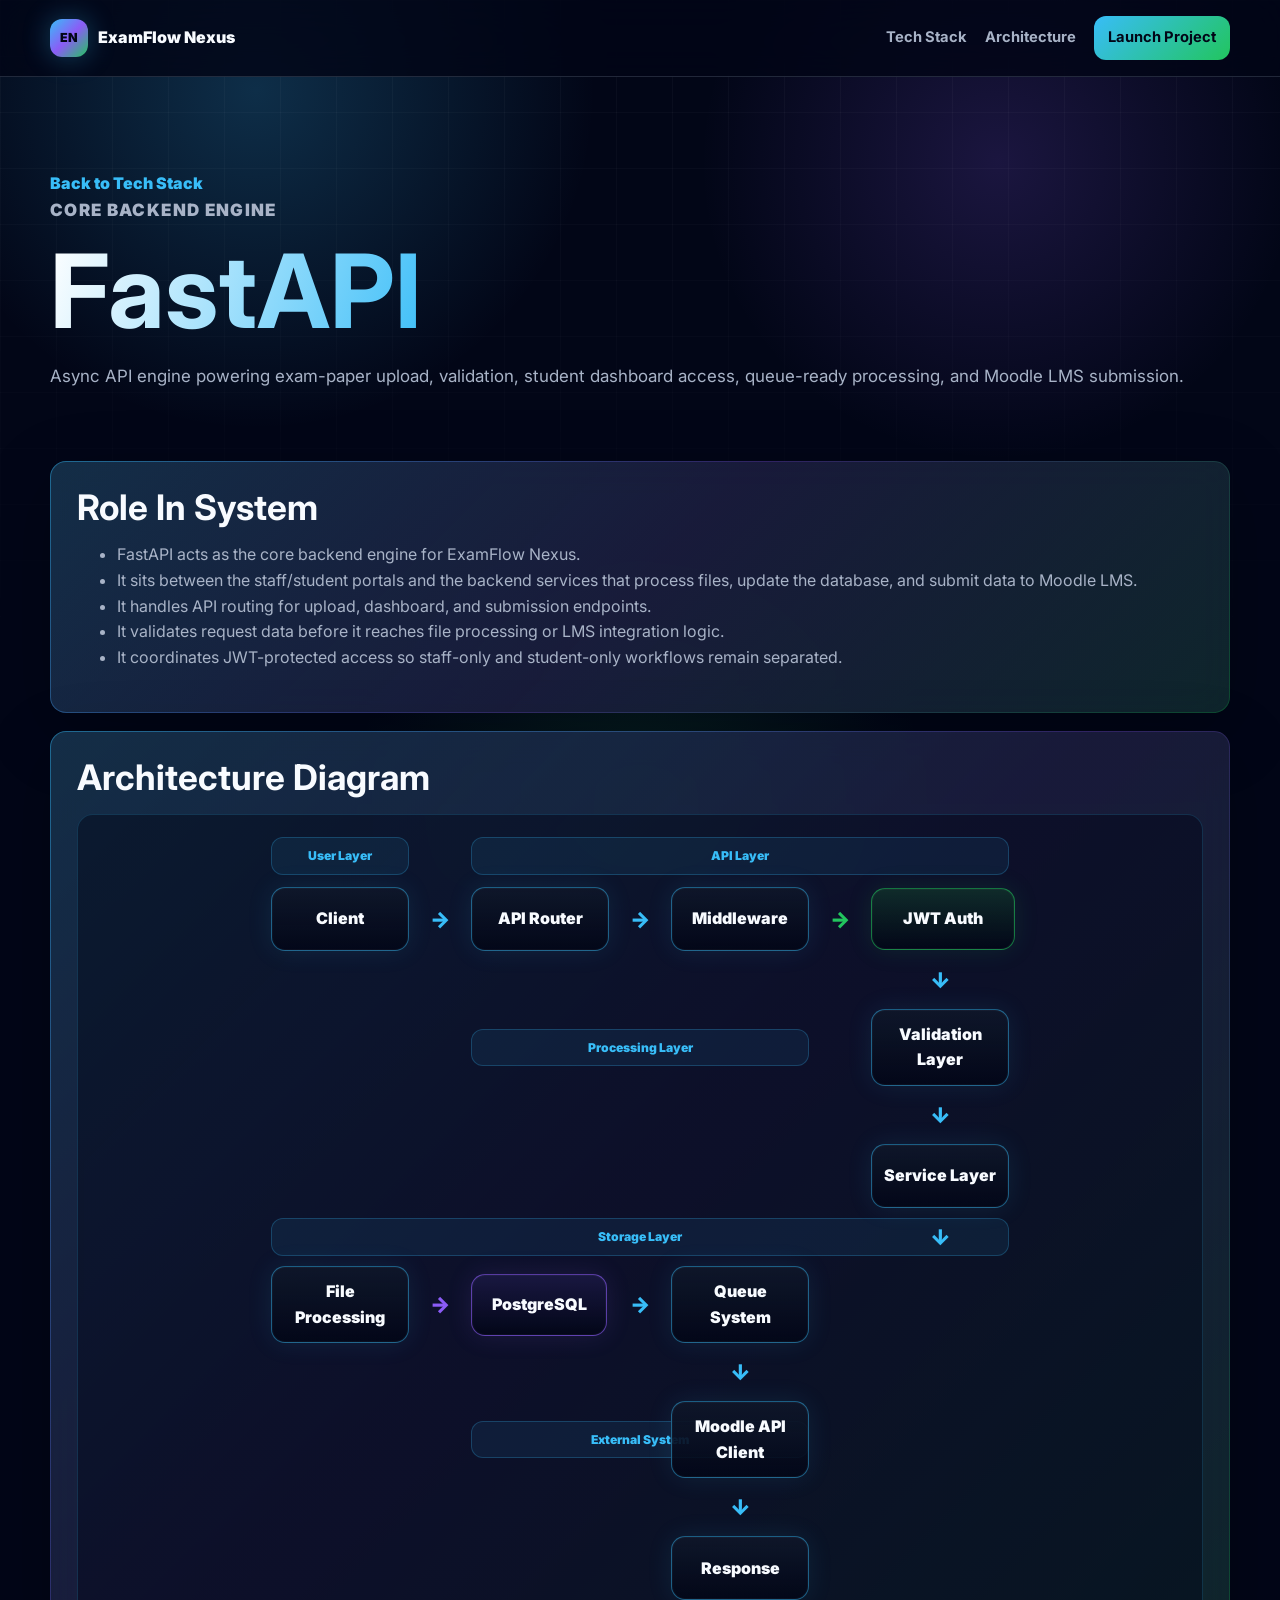
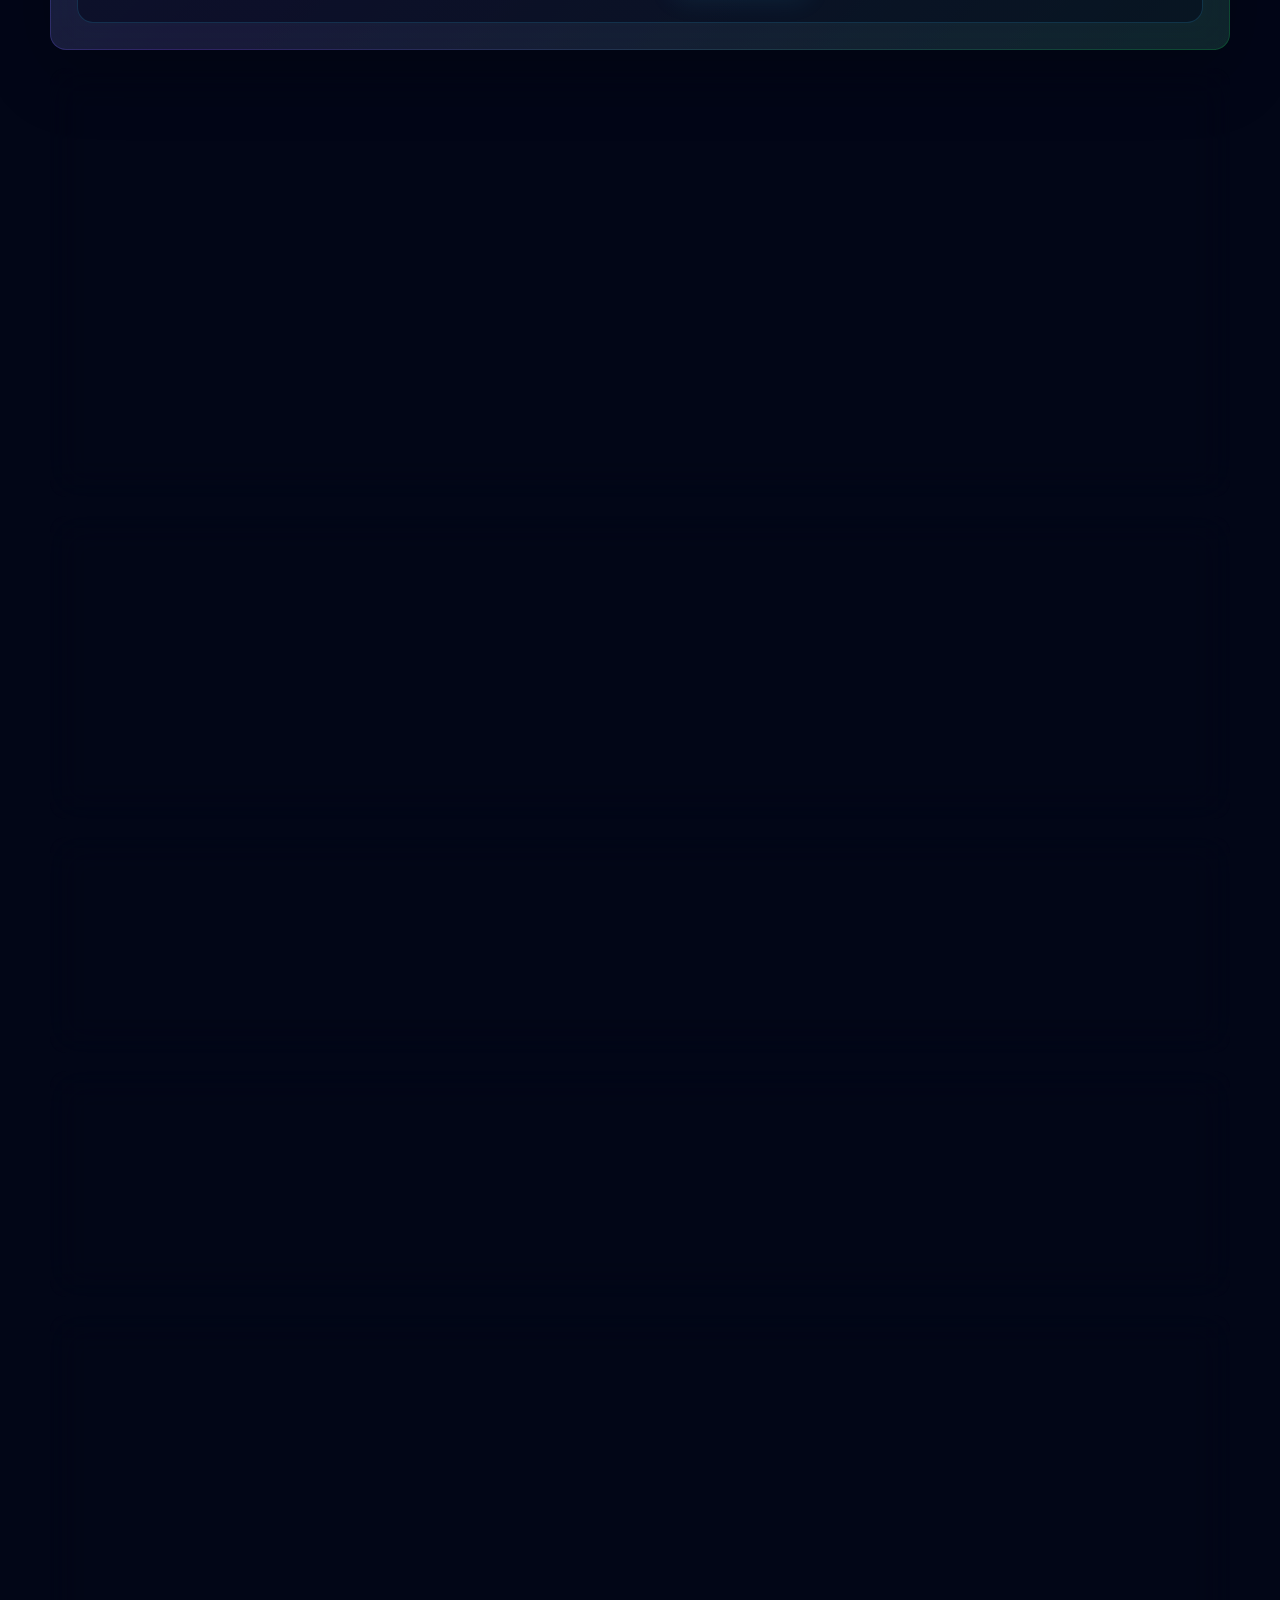
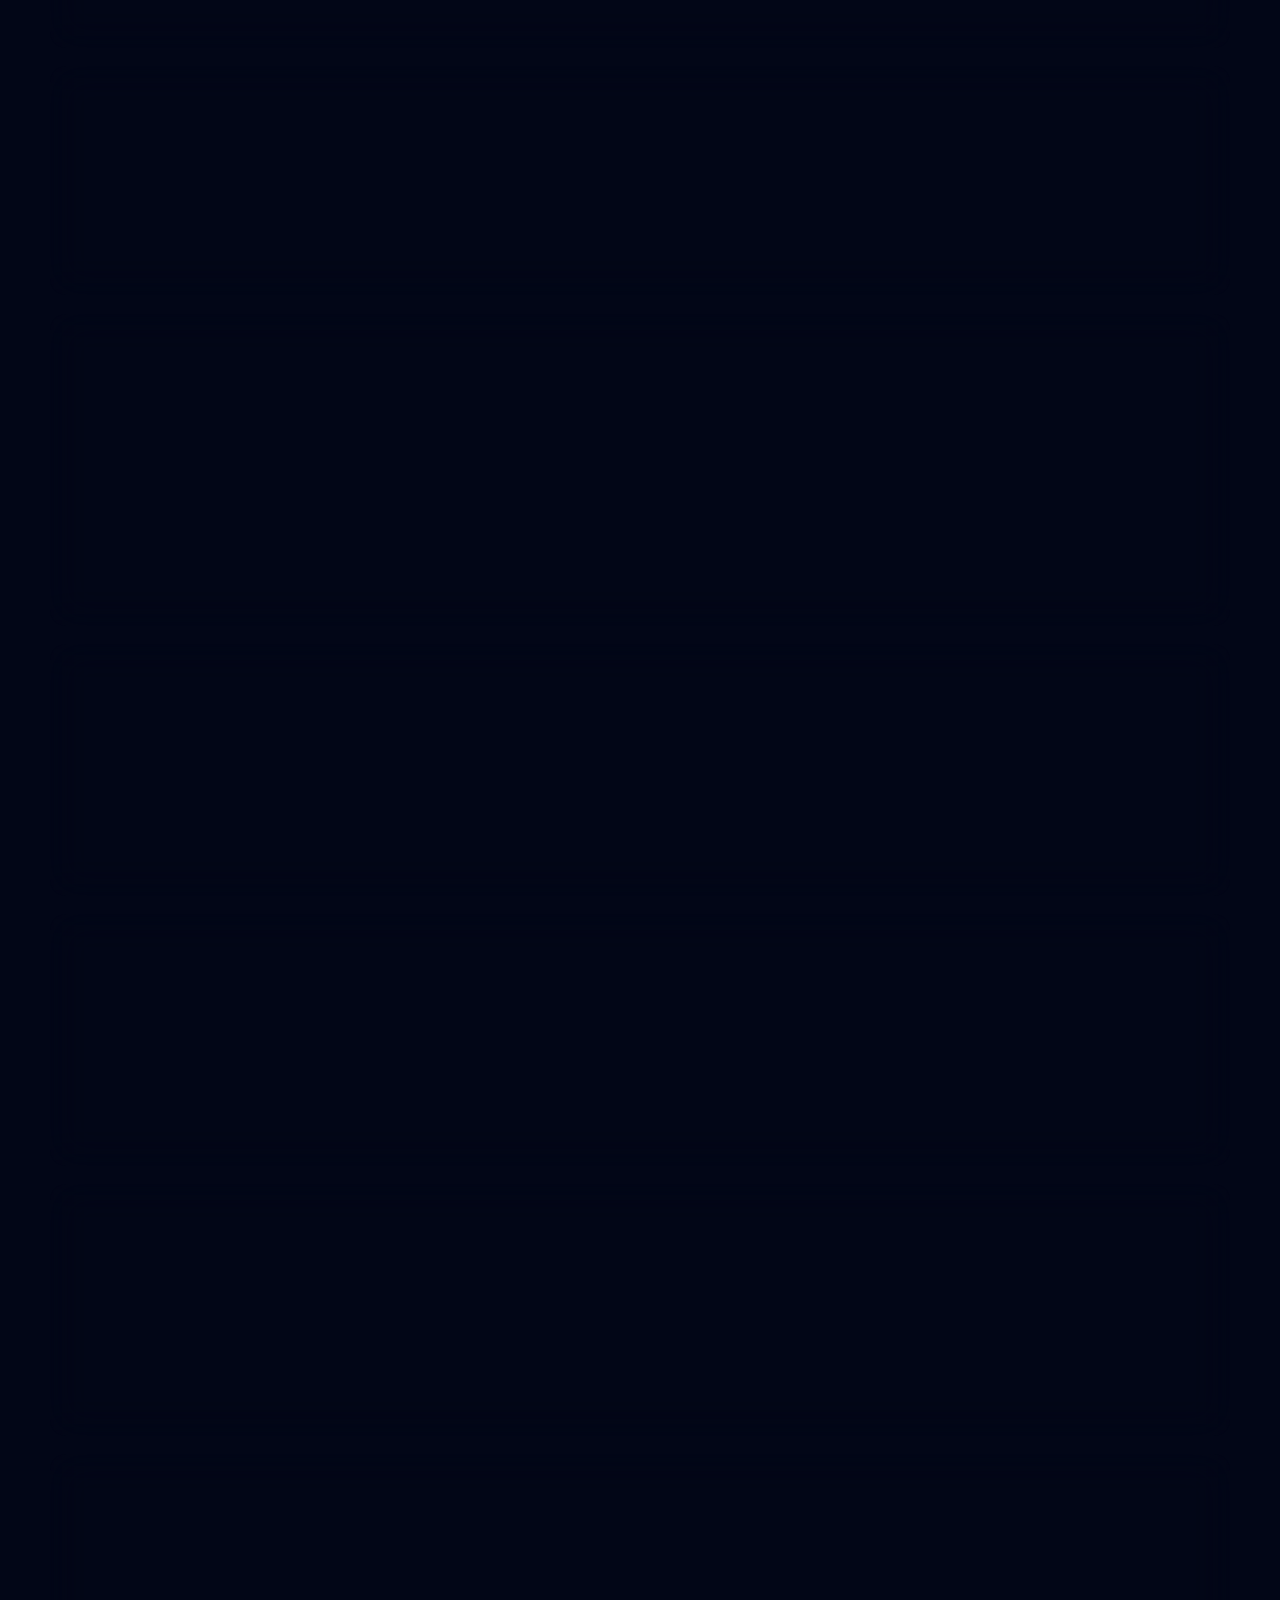
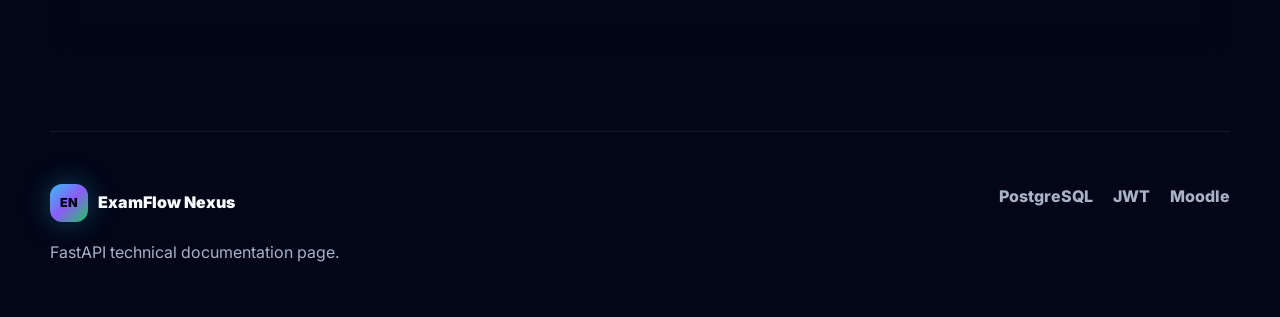
==== fastapi.html @ 6719a55f "Updated UI" ====
<!DOCTYPE html>
<html lang="en">
<head>
  <meta charset="UTF-8">
  <meta name="viewport" content="width=device-width, initial-scale=1.0">
  <title>FastAPI - ExamFlow Nexus</title>
  <link rel="icon" type="image/svg+xml" href="favicon.svg">
  <link rel="preconnect" href="https://fonts.googleapis.com">
  <link rel="preconnect" href="https://fonts.gstatic.com" crossorigin>
  <link href="https://fonts.googleapis.com/css2?family=Inter:wght@400;500;600;700;800;900&display=swap" rel="stylesheet">
  <link rel="stylesheet" href="style.css">
</head>
<body>
  <div class="ambient" aria-hidden="true"></div>
  <header class="site-header">
    <nav class="navbar">
      <a class="brand" href="index.html"><span class="brand-mark">EN</span><span>ExamFlow Nexus</span></a>
      <div class="nav-menu">
        <a href="index.html#tech">Tech Stack</a>
        <a href="index.html#architecture">Architecture</a>
        <a class="nav-cta" href="https://exam-app-6r6v.onrender.com/portal/staff" target="_blank" rel="noopener noreferrer">Launch Project</a>
      </div>
    </nav>
  </header>

  <main class="tech-page-main">
    <section class="tech-page-hero reveal">
      <a class="back-link" href="index.html#tech">Back to Tech Stack</a>
      <p class="eyebrow">Core Backend Engine</p>
      <h1 class="gradient-title">FastAPI</h1>
      <p>Async API engine powering exam-paper upload, validation, student dashboard access, queue-ready processing, and Moodle LMS submission.</p>
    </section>

    <section class="tech-page-grid">
      <article class="tech-panel reveal">
        <h2>Role In System</h2>
        <ul>
          <li>FastAPI acts as the core backend engine for ExamFlow Nexus.</li>
          <li>It sits between the staff/student portals and the backend services that process files, update the database, and submit data to Moodle LMS.</li>
          <li>It handles API routing for upload, dashboard, and submission endpoints.</li>
          <li>It validates request data before it reaches file processing or LMS integration logic.</li>
          <li>It coordinates JWT-protected access so staff-only and student-only workflows remain separated.</li>
        </ul>
      </article>

      <article class="tech-panel reveal">
        <h2>Architecture Diagram</h2>
        <div class="backend-architecture" aria-label="FastAPI backend architecture diagram">
          <div class="backend-layer-label user-label">User Layer</div>
          <div class="backend-layer-label api-label">API Layer</div>
          <div class="backend-layer-label processing-label">Processing Layer</div>
          <div class="backend-layer-label storage-label">Storage Layer</div>
          <div class="backend-layer-label external-label">External System</div>

          <div class="backend-box client-box">Client</div>
          <div class="backend-arrow router-arrow">-&gt;</div>
          <div class="backend-box router-box">API Router</div>
          <div class="backend-arrow middleware-arrow">-&gt;</div>
          <div class="backend-box middleware-box">Middleware</div>
          <div class="backend-arrow jwt-arrow">-&gt;</div>
          <div class="backend-box jwt-box">JWT Auth</div>

          <div class="backend-arrow validation-drop">↓</div>
          <div class="backend-box validation-box">Validation Layer</div>
          <div class="backend-arrow service-drop">↓</div>
          <div class="backend-box service-box">Service Layer</div>
          <div class="backend-arrow processing-drop">↓</div>

          <div class="backend-box file-box">File Processing</div>
          <div class="backend-arrow db-arrow">-&gt;</div>
          <div class="backend-box db-box">PostgreSQL</div>
          <div class="backend-arrow queue-arrow">-&gt;</div>
          <div class="backend-box queue-box">Queue System</div>

          <div class="backend-arrow moodle-drop">↓</div>
          <div class="backend-box moodle-client-box">Moodle API Client</div>
          <div class="backend-arrow response-drop">↓</div>
          <div class="backend-box response-box">Response</div>
        </div>
      </article>

      <article class="tech-panel reveal">
        <h2>Tech Workflow</h2>
        <pre class="snippet"><code>[ Staff Upload ] -&gt; [ Request ] -&gt; [ Validation ] -&gt; [ Auth ] -&gt; [ File Processing ] -&gt; [ DB ] -&gt; [ Queue ] -&gt; [ Moodle ] -&gt; [ Response ]</code></pre>
        <ul>
          <li><strong>Staff Upload:</strong> staff sends a scanned answer sheet through the upload portal.</li>
          <li><strong>Request:</strong> FastAPI receives the multipart request at the upload route.</li>
          <li><strong>Validation:</strong> file metadata, expected fields, and route parameters are checked.</li>
          <li><strong>Auth:</strong> JWT dependency confirms the user is allowed to upload or submit.</li>
          <li><strong>File Processing:</strong> service layer parses filename metadata and stores the artifact.</li>
          <li><strong>DB:</strong> submission state is inserted or updated for dashboard visibility.</li>
          <li><strong>Queue:</strong> retry-ready submission state is prepared for Moodle handoff.</li>
          <li><strong>Moodle:</strong> LMS client submits verified data.</li>
          <li><strong>Response:</strong> FastAPI returns a clean status payload to the portal.</li>
        </ul>
      </article>

      <article class="tech-panel reveal">
        <h2>Why FastAPI</h2>
        <ul>
          <li><strong>Async performance:</strong> the system performs I/O-heavy work such as uploads, database access, and Moodle HTTP calls. FastAPI supports async handlers so slow external operations do not block unrelated requests.</li>
          <li><strong>Pydantic validation:</strong> request models and typed dependencies reduce invalid student IDs, malformed payloads, and unsafe submission states before service logic runs.</li>
          <li><strong>API-first design:</strong> ExamFlow Nexus is a middleware platform, not just a rendered website. FastAPI fits route-driven integration work better than a minimal microframework.</li>
          <li><strong>Dependency injection:</strong> authentication, database sessions, and service dependencies can be composed cleanly per endpoint.</li>
        </ul>
      </article>

      <article class="tech-panel reveal">
        <h2>Why Not Alternatives</h2>
        <div class="comparison">
          <div>
            <h3>Flask</h3>
            <p>Flask is lightweight, but this project would need more manual validation, more custom auth wiring, and less natural async support for Moodle API calls and upload workflows.</p>
          </div>
          <div>
            <h3>Django</h3>
            <p>Django is powerful for full-stack applications, but it is too heavy for a focused middleware service whose main responsibilities are API routing, validation, service orchestration, and LMS integration.</p>
          </div>
        </div>
      </article>

      <article class="tech-panel reveal">
        <h2>Project Implementation</h2>
        <ul>
          <li><strong>/upload:</strong> accepts scanned answer sheets from staff, validates access, and sends the file into the artifact processing pipeline.</li>
          <li><strong>/student/dashboard:</strong> loads mapped submissions for a verified student and prevents cross-student access.</li>
          <li><strong>/submit:</strong> moves a verified submission toward Moodle LMS through the submission service and queue/retry path.</li>
          <li><strong>Service layer:</strong> keeps route handlers thin by moving file parsing, database writes, and Moodle calls into dedicated backend services.</li>
        </ul>
      </article>

      <article class="tech-panel reveal">
        <h2>Code Snippet: FastAPI Route</h2>
        <pre class="snippet"><code>@router.post("/upload")
async def upload_exam_file(
    file: UploadFile,
    staff=Depends(require_staff),
    db: Session = Depends(get_db),
):
    artifact = await file_processor.store_and_parse(file)
    submission = submission_service.create(db, artifact, staff.id)
    return {"submission_id": submission.id, "status": submission.status}</code></pre>
      </article>

      <article class="tech-panel reveal">
        <h2>Code Snippet: Dependency Injection</h2>
        <pre class="snippet"><code>def require_staff(payload: dict = Depends(validate_jwt)):
    if payload.get("role") != "staff":
        raise HTTPException(status_code=403, detail="Staff access required")
    return payload</code></pre>
      </article>

      <article class="tech-panel reveal">
        <h2>Code Snippet: Async Submission</h2>
        <pre class="snippet"><code>@router.post("/submit")
async def submit_to_lms(
    submission_id: int,
    student=Depends(require_student),
    db: Session = Depends(get_db),
):
    result = await submission_service.submit_to_moodle(db, submission_id, student["sub"])
    return {"status": result.status, "moodle_ref": result.reference}</code></pre>
      </article>

      <article class="tech-panel reveal">
        <h2>Performance</h2>
        <ul>
          <li><strong>Async I/O:</strong> upload handling and Moodle submission can be implemented with async functions so network-bound work does not freeze the API worker.</li>
          <li><strong>Concurrency:</strong> multiple students can load dashboards while staff upload or Moodle submission requests are waiting on I/O.</li>
          <li><strong>Queue-ready design:</strong> the route can respond after recording a submission state while the retry manager handles LMS delivery.</li>
          <li><strong>Thin route handlers:</strong> pushing processing into services keeps request handling predictable and easier to profile.</li>
        </ul>
      </article>

      <article class="tech-panel reveal">
        <h2>Security</h2>
        <ul>
          <li><strong>Middleware:</strong> common request handling can enforce CORS, headers, logging, and error boundaries.</li>
          <li><strong>JWT validation:</strong> protected routes decode and verify tokens before staff upload or student dashboard logic runs.</li>
          <li><strong>Role authorization:</strong> staff routes reject student tokens, and student routes verify ownership before returning submission records.</li>
          <li><strong>Input validation:</strong> request fields and uploaded files are checked before database writes or Moodle calls.</li>
          <li><strong>Safe error handling:</strong> responses should not expose file paths, JWT secrets, Moodle tokens, or internal stack traces.</li>
        </ul>
      </article>

      <article class="tech-panel reveal">
        <h2>Limitations</h2>
        <ul>
          <li><strong>Learning curve:</strong> developers must understand async functions, dependency injection, and typed request models.</li>
          <li><strong>Async complexity:</strong> blocking file or database operations inside async routes can reduce the benefits of concurrency.</li>
          <li><strong>Background work:</strong> FastAPI alone is not a full job queue; heavy file processing and LMS retries should move to background workers or a queue manager as traffic grows.</li>
          <li><strong>Operational discipline:</strong> route boundaries, service modules, and error contracts must stay clean as the middleware expands.</li>
        </ul>
      </article>

      <article class="tech-panel reveal">
        <h2>Final Justification</h2>
        <p>FastAPI is the strongest backend fit for ExamFlow Nexus because the system is API-first, validation-heavy, I/O-bound, and integration-focused. It gives the middleware a clean way to receive staff uploads, protect student workflows with JWT, coordinate file and database services, and submit verified records to Moodle LMS without the overhead of a full-stack framework.</p>
      </article>
    </section>
  </main>

  <footer class="footer">
    <div><a class="brand" href="index.html"><span class="brand-mark">EN</span><span>ExamFlow Nexus</span></a><p>FastAPI technical documentation page.</p></div>
    <div class="footer-links"><a href="postgresql.html">PostgreSQL</a><a href="jwt.html">JWT</a><a href="moodle.html">Moodle</a></div>
  </footer>
  <div class="toast"></div>
  <script src="script.js"></script>
</body>
</html>
---- style.css ----
:root {
  --bg: #020617;
  --panel: rgba(15, 23, 42, 0.72);
  --panel-strong: rgba(15, 23, 42, 0.94);
  --border: rgba(148, 163, 184, 0.22);
  --text: #f8fbff;
  --muted: #a8b3c7;
  --blue: #38bdf8;
  --purple: #8b5cf6;
  --green: #22c55e;
  --radius: 16px;
  --max: 1180px;
}

* { box-sizing: border-box; }
html { scroll-behavior: smooth; scroll-padding-top: 92px; }
body {
  margin: 0;
  font-family: "Inter", system-ui, -apple-system, BlinkMacSystemFont, "Segoe UI", sans-serif;
  background: var(--bg);
  color: var(--text);
  line-height: 1.6;
}
body::before {
  content: "";
  position: fixed;
  inset: 0;
  z-index: -2;
  background:
    radial-gradient(circle at 20% 10%, rgba(56, 189, 248, 0.22), transparent 26%),
    radial-gradient(circle at 78% 18%, rgba(139, 92, 246, 0.18), transparent 24%),
    radial-gradient(circle at 50% 88%, rgba(34, 197, 94, 0.12), transparent 28%),
    #020617;
}
.ambient {
  position: fixed;
  inset: 0;
  z-index: -1;
  pointer-events: none;
  background-image: linear-gradient(rgba(255,255,255,0.045) 1px, transparent 1px), linear-gradient(90deg, rgba(255,255,255,0.045) 1px, transparent 1px);
  background-size: 56px 56px;
  mask-image: linear-gradient(to bottom, rgba(0,0,0,0.8), transparent 80%);
  animation: drift 18s linear infinite;
}
@keyframes drift { from { transform: translateY(0); } to { transform: translateY(56px); } }
a { color: inherit; text-decoration: none; }
img { display: block; width: 100%; }
.sr-only { position: absolute; width: 1px; height: 1px; padding: 0; margin: -1px; overflow: hidden; clip: rect(0,0,0,0); white-space: nowrap; border: 0; }

.site-header {
  position: sticky;
  top: 0;
  z-index: 100;
  border-bottom: 1px solid var(--border);
  background: rgba(2, 6, 23, 0.82);
  backdrop-filter: blur(20px);
}
.navbar {
  width: min(var(--max), calc(100% - 32px));
  min-height: 76px;
  margin: 0 auto;
  display: flex;
  align-items: center;
  justify-content: space-between;
  gap: 24px;
}
.brand { display: inline-flex; align-items: center; gap: 10px; font-weight: 900; }
.brand-mark {
  display: inline-grid;
  place-items: center;
  width: 38px;
  height: 38px;
  border-radius: 12px;
  background: linear-gradient(135deg, var(--blue), var(--purple), var(--green));
  color: #020617;
  font-size: 0.78rem;
  box-shadow: 0 0 28px rgba(56, 189, 248, 0.32);
}
.nav-menu { display: flex; align-items: center; gap: 18px; color: var(--muted); font-size: 0.92rem; font-weight: 700; }
.nav-menu a { transition: color 180ms ease, transform 180ms ease; }
.nav-menu a:hover, .nav-menu a:focus-visible { color: var(--text); transform: translateY(-1px); }
.nav-cta {
  padding: 10px 14px;
  border-radius: 12px;
  color: #020617;
  background: linear-gradient(135deg, var(--blue), var(--green));
}
.menu-toggle { display: none; width: 44px; height: 44px; border: 1px solid var(--border); border-radius: 12px; background: var(--panel); cursor: pointer; }
.menu-toggle span:not(.sr-only) { display: block; width: 18px; height: 2px; margin: 4px auto; background: var(--text); }

.section { width: min(var(--max), calc(100% - 32px)); margin: 0 auto; padding: 96px 0; }
.divider { border-top: 1px solid rgba(148, 163, 184, 0.12); }
.hero {
  min-height: calc(100vh - 76px);
  display: grid;
  grid-template-columns: minmax(0, 1.08fr) minmax(330px, 0.92fr);
  align-items: center;
  gap: 56px;
  padding-top: 64px;
}
.eyebrow { margin: 0 0 12px; color: var(--blue); text-transform: uppercase; font-size: 0.78rem; font-weight: 900; letter-spacing: 0.08em; }
h1, h2, h3, p { overflow-wrap: anywhere; }
h1, h2, h3 { margin: 0; line-height: 1.08; letter-spacing: 0; }
h1 { font-size: clamp(2.6rem, 8vw, 6.4rem); }
.hero-title-compact { font-size: clamp(2.4rem, 6vw, 4.8rem); }
h2 { font-size: clamp(2rem, 5vw, 4rem); }
h3 { font-size: 1.12rem; }
.gradient-title {
  background: linear-gradient(110deg, #fff 0%, var(--blue) 35%, var(--purple) 68%, var(--green) 100%);
  -webkit-background-clip: text;
  background-clip: text;
  color: transparent;
}
.hero-copy, .section-heading p, .tech-page-hero p { color: var(--muted); font-size: 1.06rem; }
.hero-copy { max-width: 720px; margin: 22px 0 0; }
.hero-actions { display: flex; flex-wrap: wrap; gap: 14px; margin-top: 34px; }
.btn {
  display: inline-flex;
  align-items: center;
  justify-content: center;
  min-height: 46px;
  padding: 12px 18px;
  border: 1px solid var(--border);
  border-radius: 12px;
  font-weight: 900;
  transition: transform 180ms ease, border-color 180ms ease, box-shadow 180ms ease, background 180ms ease;
}
.btn:hover, .btn:focus-visible { transform: translateY(-2px); border-color: rgba(56, 189, 248, 0.65); box-shadow: 0 0 28px rgba(56, 189, 248, 0.18); }
.btn-primary { color: #020617; background: linear-gradient(135deg, var(--blue), var(--green)); border-color: transparent; }
.btn-secondary { background: rgba(56, 189, 248, 0.12); }
.btn-ghost { background: rgba(255, 255, 255, 0.03); }

.hero-console, .glass-card, .tech-card, .credential-card, .demo-card, .screenshot-card, .architecture-wrap, .step-card, .tech-panel {
  border: 1px solid transparent;
  background: linear-gradient(var(--panel), var(--panel)) padding-box, linear-gradient(135deg, rgba(56,189,248,0.55), rgba(139,92,246,0.34), rgba(34,197,94,0.36)) border-box;
  border-radius: var(--radius);
  backdrop-filter: blur(18px);
  box-shadow: 0 20px 70px rgba(0, 0, 0, 0.22);
}
.hero-console { padding: 22px; }
.console-top { display: flex; align-items: center; gap: 8px; margin-bottom: 18px; color: var(--muted); }
.console-top span { width: 10px; height: 10px; border-radius: 999px; background: var(--blue); }
.console-top span:nth-child(2) { background: var(--purple); }
.console-top span:nth-child(3) { background: var(--green); }
.console-top strong { margin-left: auto; font-size: 0.82rem; }
.metric {
  display: grid;
  grid-template-columns: 1fr auto;
  gap: 6px 12px;
  padding: 16px;
  margin-top: 12px;
  border: 1px solid rgba(148, 163, 184, 0.15);
  border-radius: 14px;
  background: rgba(2, 6, 23, 0.52);
}
.metric small { color: var(--muted); }
.metric b { grid-column: 1; }
.metric em { grid-column: 2; grid-row: 1 / 3; align-self: center; color: var(--green); font-style: normal; font-weight: 900; }
.hero-stats { display: grid; grid-template-columns: repeat(3, 1fr); gap: 12px; margin-top: 16px; }
.hero-stats div { padding: 14px; border-radius: 14px; background: rgba(255,255,255,0.05); }
.hero-stats strong, .hero-stats span { display: block; }
.hero-stats strong { font-size: 1.6rem; }
.hero-stats span { color: var(--muted); font-size: 0.84rem; }

.section-heading { max-width: 820px; margin-bottom: 40px; }
.section-heading p { margin: 16px 0 0; }
.card-grid { display: grid; grid-template-columns: repeat(3, minmax(0, 1fr)); gap: 18px; }
.features-grid, .tech-grid { grid-template-columns: repeat(3, minmax(0, 1fr)); }
.glass-card, .tech-card, .credential-card, .demo-card, .step-card, .tech-panel { padding: 26px; transition: transform 220ms ease, box-shadow 220ms ease; }
.glass-card:hover, .tech-card:hover, .credential-card:hover, .demo-card:hover, .step-card:hover, .screenshot-card:hover {
  transform: translateY(-6px) scale(1.01);
  box-shadow: 0 24px 80px rgba(56, 189, 248, 0.15);
}
.glass-card p, .tech-card p, .demo-card p, .step-card p, .tech-panel p, .tech-panel li { color: var(--muted); }
.glass-card > span:not(.card-icon) { color: var(--blue); font-weight: 900; }
.card-icon, .tech-icon {
  display: inline-grid;
  place-items: center;
  width: 44px;
  height: 44px;
  margin-bottom: 20px;
  border-radius: 14px;
  color: #020617;
  font-weight: 900;
  font-size: 0.82rem;
}
.blue { background: var(--blue); }
.purple { background: var(--purple); }
.green { background: var(--green); }
.tech-card { min-height: 230px; display: flex; flex-direction: column; }
.tech-card em { margin-top: auto; color: var(--green); font-style: normal; font-weight: 900; }

.architecture-wrap { padding: clamp(18px, 4vw, 34px); overflow-x: auto; }
.layer-labels {
  display: grid;
  grid-template-columns: repeat(4, 1fr);
  gap: 12px;
  min-width: 900px;
  margin-bottom: 18px;
}
.layer-labels span {
  padding: 10px 12px;
  border: 1px solid rgba(148, 163, 184, 0.16);
  border-radius: 12px;
  color: var(--muted);
  text-align: center;
  font-weight: 900;
}
.advanced-diagram {
  display: grid;
  grid-template-columns: 150px 42px 170px 42px 170px 70px 180px 70px 170px;
  grid-template-rows: repeat(9, auto);
  align-items: center;
  justify-content: center;
  gap: 14px;
  min-width: 900px;
}
.node {
  min-height: 62px;
  display: grid;
  place-items: center;
  padding: 14px;
  border: 1px solid rgba(148, 163, 184, 0.28);
  border-radius: 14px;
  background: rgba(2, 6, 23, 0.68);
  text-align: center;
  font-weight: 900;
}
.node.user { border-color: rgba(56, 189, 248, 0.5); }
.node.backend { border-color: rgba(139, 92, 246, 0.48); }
.node.storage { border-color: rgba(34, 197, 94, 0.5); }
.node.external { border-color: rgba(56, 189, 248, 0.44); }
.arrow, .v-arrow { display: grid; place-items: center; color: var(--blue); font-size: 1.4rem; font-weight: 900; }
.auth-down, .validation, .val-down, .submission, .sub-down, .queue, .queue-down, .storage-down, .moodle-client, .client-down, .moodle, .moodle-down, .response { grid-column: 5; }
.auth-down { grid-row: 2; }
.validation { grid-row: 3; }
.val-down { grid-row: 4; }
.submission { grid-row: 5; }
.sub-down { grid-row: 6; }
.queue { grid-row: 7; }
.queue-down { grid-row: 8; }
.postgres { grid-column: 3; grid-row: 9; }
.files { grid-column: 7; grid-row: 9; }
.storage-down { grid-row: 10; }
.moodle-client { grid-row: 11; }
.client-down { grid-row: 12; }
.moodle { grid-row: 13; }
.moodle-down { grid-row: 14; }
.response { grid-row: 15; }

.workflow-steps {
  display: grid;
  grid-template-columns: repeat(4, minmax(0, 1fr));
  gap: 18px;
}
.step-card span {
  display: inline-grid;
  place-items: center;
  width: 44px;
  height: 44px;
  margin-bottom: 18px;
  border-radius: 14px;
  background: rgba(56, 189, 248, 0.16);
  color: var(--blue);
  font-weight: 900;
}
.credential-grid { display: grid; grid-template-columns: repeat(2, minmax(0, 1fr)); gap: 18px; }
.copy-row {
  display: grid;
  grid-template-columns: minmax(120px, 0.8fr) minmax(0, 1fr) auto;
  align-items: center;
  gap: 12px;
  min-height: 48px;
  margin-top: 12px;
  padding: 10px;
  border: 1px solid rgba(148, 163, 184, 0.16);
  border-radius: 12px;
  background: rgba(2, 6, 23, 0.62);
}
.copy-row span { color: var(--muted); font-size: 0.88rem; font-weight: 800; text-transform: capitalize; }
.copy-row code { color: var(--text); font-family: "Inter", system-ui, sans-serif; font-weight: 900; overflow-wrap: anywhere; }
.copy-btn {
  min-width: 68px;
  min-height: 34px;
  border: 1px solid rgba(56, 189, 248, 0.42);
  border-radius: 10px;
  background: rgba(56, 189, 248, 0.13);
  color: var(--text);
  cursor: pointer;
  font-weight: 900;
}
.demo-card { display: flex; min-height: 230px; flex-direction: column; align-items: flex-start; }
.demo-card .btn { margin-top: auto; }
.screenshot-grid { display: grid; grid-template-columns: repeat(3, minmax(0, 1fr)); gap: 18px; }
.screenshot-card {
  margin: 0;
  overflow: hidden;
  border: 1px solid transparent;
  border-radius: var(--radius);
  background: linear-gradient(var(--panel), var(--panel)) padding-box, linear-gradient(135deg, rgba(56,189,248,0.5), rgba(139,92,246,0.34)) border-box;
  transition: transform 220ms ease, box-shadow 220ms ease;
}
.screenshot-card img { aspect-ratio: 16 / 10; object-fit: cover; filter: saturate(0.86) contrast(1.08) brightness(0.72); transition: transform 300ms ease; }
.screenshot-card:hover img { transform: scale(1.08); }
.screenshot-card figcaption { padding: 18px 20px; font-weight: 900; }

.tech-page-main { padding-bottom: 80px; }
.tech-page-hero {
  width: min(var(--max), calc(100% - 32px));
  margin: 0 auto;
  padding: 94px 0 54px;
}
.back-link { color: var(--blue); font-weight: 900; }
.tech-page-grid { width: min(var(--max), calc(100% - 32px)); margin: 0 auto; display: grid; gap: 18px; }
.tech-panel h2 { font-size: clamp(1.45rem, 3vw, 2.2rem); }
.tech-panel h2 + p, .tech-panel h3 + p { margin-top: 12px; }
.mini-diagram {
  display: flex;
  flex-wrap: wrap;
  align-items: center;
  justify-content: center;
  gap: 12px;
  margin-top: 18px;
}
.mini-node {
  min-width: 128px;
  padding: 14px;
  border: 1px solid rgba(148, 163, 184, 0.24);
  border-radius: 12px;
  background: rgba(2, 6, 23, 0.68);
  text-align: center;
  font-weight: 900;
}
.mini-arrow { color: var(--blue); font-weight: 900; }
.backend-architecture {
  display: grid;
  grid-template-columns: 138px 38px 138px 38px 138px 38px 138px;
  grid-template-rows: auto auto 34px auto 34px auto 34px auto 34px auto 34px auto;
  align-items: center;
  justify-content: center;
  gap: 12px;
  margin-top: 18px;
  padding: 22px;
  overflow-x: auto;
  border: 1px solid rgba(56, 189, 248, 0.18);
  border-radius: var(--radius);
  background: rgba(2, 6, 23, 0.45);
}
.backend-layer-label {
  display: grid;
  place-items: center;
  min-height: 34px;
  padding: 8px 10px;
  border: 1px solid rgba(56, 189, 248, 0.24);
  border-radius: 12px;
  color: var(--blue);
  background: rgba(56, 189, 248, 0.08);
  font-size: 0.76rem;
  font-weight: 900;
  text-align: center;
}
.backend-box {
  display: grid;
  place-items: center;
  width: 138px;
  min-height: 64px;
  padding: 12px;
  border: 1px solid rgba(56, 189, 248, 0.48);
  border-radius: 14px;
  background: linear-gradient(180deg, rgba(15, 23, 42, 0.96), rgba(2, 6, 23, 0.88));
  box-shadow: inset 0 0 0 1px rgba(255,255,255,0.03), 0 0 26px rgba(56, 189, 248, 0.1);
  color: var(--text);
  font-weight: 900;
  text-align: center;
}
.backend-arrow {
  display: grid;
  place-items: center;
  color: var(--blue);
  font-size: 1.35rem;
  font-weight: 900;
}
.user-label { grid-column: 1; grid-row: 1; }
.api-label { grid-column: 3 / 8; grid-row: 1; }
.processing-label { grid-column: 3 / 6; grid-row: 4; }
.storage-label { grid-column: 1 / 8; grid-row: 7; }
.external-label { grid-column: 3 / 6; grid-row: 10; }
.client-box { grid-column: 1; grid-row: 2; }
.router-arrow { grid-column: 2; grid-row: 2; }
.router-box { grid-column: 3; grid-row: 2; }
.middleware-arrow { grid-column: 4; grid-row: 2; }
.middleware-box { grid-column: 5; grid-row: 2; }
.jwt-arrow { grid-column: 6; grid-row: 2; }
.jwt-box { grid-column: 7; grid-row: 2; }
.validation-drop { grid-column: 7; grid-row: 3; }
.validation-box { grid-column: 7; grid-row: 4; }
.service-drop { grid-column: 7; grid-row: 5; }
.service-box { grid-column: 7; grid-row: 6; }
.processing-drop { grid-column: 7; grid-row: 7; }
.file-box { grid-column: 1; grid-row: 8; }
.db-arrow { grid-column: 2; grid-row: 8; }
.db-box { grid-column: 3; grid-row: 8; }
.queue-arrow { grid-column: 4; grid-row: 8; }
.queue-box { grid-column: 5; grid-row: 8; }
.moodle-drop { grid-column: 5; grid-row: 9; }
.moodle-client-box { grid-column: 5; grid-row: 10; }
.response-drop { grid-column: 5; grid-row: 11; }
.response-box { grid-column: 5; grid-row: 12; }
.db-architecture {
  display: grid;
  grid-template-columns: 136px 38px 136px 38px 136px 38px 136px;
  grid-template-rows: auto 34px auto auto;
  align-items: center;
  justify-content: center;
  gap: 12px;
  margin-top: 18px;
  padding: 22px;
  overflow-x: auto;
  border: 1px solid rgba(139, 92, 246, 0.28);
  border-radius: var(--radius);
  background: rgba(2, 6, 23, 0.45);
}
.db-box {
  display: grid;
  place-items: center;
  width: 136px;
  min-height: 62px;
  padding: 12px;
  border: 1px solid rgba(139, 92, 246, 0.62);
  border-radius: 14px;
  background: linear-gradient(180deg, rgba(30, 27, 75, 0.72), rgba(2, 6, 23, 0.9));
  box-shadow: inset 0 0 0 1px rgba(255,255,255,0.03), 0 0 26px rgba(139, 92, 246, 0.13);
  color: var(--text);
  font-weight: 900;
  text-align: center;
}
.db-arrow {
  display: grid;
  place-items: center;
  color: var(--purple);
  font-size: 1.35rem;
  font-weight: 900;
}
.db-note {
  display: grid;
  place-items: center;
  min-height: 32px;
  padding: 7px 10px;
  border: 1px solid rgba(139, 92, 246, 0.26);
  border-radius: 12px;
  background: rgba(139, 92, 246, 0.1);
  color: #c4b5fd;
  font-size: 0.76rem;
  font-weight: 900;
  text-align: center;
}
.db-users { grid-column: 1; grid-row: 1; }
.db-users-submissions { grid-column: 2; grid-row: 1; }
.db-submissions { grid-column: 3; grid-row: 1; }
.db-submissions-artifacts { grid-column: 4; grid-row: 1; }
.db-artifacts { grid-column: 5; grid-row: 1; }
.db-artifacts-subjects { grid-column: 6; grid-row: 1; }
.db-subjects { grid-column: 7; grid-row: 1; }
.db-fk-note { grid-column: 1 / 8; grid-row: 2; }
.db-users-down { grid-column: 1; grid-row: 3; }
.db-submissions-down { grid-column: 3; grid-row: 3; }
.db-artifacts-down { grid-column: 5; grid-row: 3; }
.db-audit-logs { grid-column: 1; grid-row: 4; }
.db-moodle-syncs { grid-column: 3; grid-row: 4; }
.db-proc-queue { grid-column: 5; grid-row: 4; }
.db-proc-logs-arrow { grid-column: 6; grid-row: 4; }
.db-proc-logs { grid-column: 7; grid-row: 4; }
.db-pipeline-note { grid-column: 5 / 8; grid-row: 5; }
.jwt-architecture {
  display: grid;
  grid-template-columns: 144px 38px 144px 38px 144px;
  grid-template-rows: auto 34px auto 34px auto 34px auto 34px auto;
  align-items: center;
  justify-content: center;
  gap: 12px;
  margin-top: 18px;
  padding: 22px;
  overflow-x: auto;
  border: 1px solid rgba(34, 197, 94, 0.28);
  border-radius: var(--radius);
  background: rgba(2, 6, 23, 0.45);
}
.jwt-box {
  display: grid;
  place-items: center;
  width: 144px;
  min-height: 62px;
  padding: 12px;
  border: 1px solid rgba(34, 197, 94, 0.58);
  border-radius: 14px;
  background: linear-gradient(180deg, rgba(20, 83, 45, 0.42), rgba(2, 6, 23, 0.9));
  box-shadow: inset 0 0 0 1px rgba(255,255,255,0.03), 0 0 26px rgba(34, 197, 94, 0.12);
  color: var(--text);
  font-weight: 900;
  text-align: center;
}
.jwt-arrow {
  display: grid;
  place-items: center;
  color: var(--green);
  font-size: 1.35rem;
  font-weight: 900;
}
.jwt-login { grid-column: 1; grid-row: 1; }
.jwt-auth-arrow { grid-column: 2; grid-row: 1; }
.jwt-auth-service { grid-column: 3; grid-row: 1; }
.jwt-generation-arrow { grid-column: 4; grid-row: 1; }
.jwt-generation { grid-column: 5; grid-row: 1; }
.jwt-token-drop { grid-column: 5; grid-row: 2; }
.jwt-token { grid-column: 5; grid-row: 3; }
.jwt-storage-drop { grid-column: 5; grid-row: 4; }
.jwt-storage { grid-column: 1; grid-row: 5; }
.jwt-request-arrow { grid-column: 2; grid-row: 5; }
.jwt-request { grid-column: 3; grid-row: 5; }
.jwt-validation-arrow { grid-column: 4; grid-row: 5; }
.jwt-validation { grid-column: 5; grid-row: 5; }
.jwt-access-drop { grid-column: 5; grid-row: 6; }
.jwt-access { grid-column: 5; grid-row: 7; }
.jwt-routes-drop { grid-column: 5; grid-row: 8; }
.jwt-routes { grid-column: 5; grid-row: 9; }
.snippet {
  margin: 16px 0 0;
  padding: 18px;
  overflow-x: auto;
  border: 1px solid rgba(148, 163, 184, 0.18);
  border-radius: 14px;
  background: rgba(2, 6, 23, 0.74);
  color: #d9f7ff;
}
.comparison { display: grid; grid-template-columns: repeat(2, minmax(0, 1fr)); gap: 18px; }
.footer {
  width: min(var(--max), calc(100% - 32px));
  margin: 0 auto;
  padding: 52px 0;
  display: grid;
  grid-template-columns: 1fr auto;
  gap: 34px;
  border-top: 1px solid rgba(148, 163, 184, 0.14);
}
.footer p { max-width: 560px; margin: 18px 0 0; color: var(--muted); }
.footer-links { display: flex; flex-wrap: wrap; align-content: start; justify-content: flex-end; gap: 14px 20px; color: var(--muted); font-weight: 800; }
.footer-links a:hover { color: var(--blue); }
.toast {
  position: fixed;
  right: 18px;
  bottom: 18px;
  z-index: 120;
  transform: translateY(18px);
  opacity: 0;
  pointer-events: none;
  padding: 12px 16px;
  border: 1px solid var(--border);
  border-radius: 12px;
  background: var(--panel-strong);
  color: var(--text);
  font-weight: 900;
  transition: opacity 180ms ease, transform 180ms ease;
}
.toast.show { transform: translateY(0); opacity: 1; }
.reveal { opacity: 0; transform: translateY(24px); transition: opacity 700ms ease, transform 700ms ease; }
.reveal.visible { opacity: 1; transform: translateY(0); }

@media (max-width: 980px) {
  .menu-toggle { display: block; }
  .nav-menu {
    position: absolute;
    left: 16px;
    right: 16px;
    top: 84px;
    display: grid;
    grid-template-columns: 1fr;
    gap: 0;
    padding: 12px;
    border: 1px solid var(--border);
    border-radius: var(--radius);
    background: rgba(2, 6, 23, 0.96);
    transform: translateY(-12px);
    opacity: 0;
    pointer-events: none;
    transition: opacity 180ms ease, transform 180ms ease;
  }
  .nav-menu.open { transform: translateY(0); opacity: 1; pointer-events: auto; }
  .nav-menu a { padding: 12px; }
  .navbar > .nav-menu:not(#nav-menu) {
    position: static;
    display: flex;
    flex-wrap: wrap;
    justify-content: flex-end;
    width: auto;
    padding: 0;
    border: 0;
    background: transparent;
    transform: none;
    opacity: 1;
    pointer-events: auto;
  }
  .navbar > .nav-menu:not(#nav-menu) a { padding: 8px; }
  .hero { grid-template-columns: 1fr; min-height: auto; }
  .card-grid, .features-grid, .tech-grid, .screenshot-grid, .workflow-steps { grid-template-columns: repeat(2, minmax(0, 1fr)); }
  .footer { grid-template-columns: 1fr; }
  .footer-links { justify-content: flex-start; }
}

@media (max-width: 760px) {
  .section { padding: 74px 0; }
  .hero { padding-top: 54px; }
  .hero-actions { flex-direction: column; }
  .btn { width: 100%; }
  .card-grid, .features-grid, .tech-grid, .credential-grid, .screenshot-grid, .workflow-steps, .comparison, .hero-stats { grid-template-columns: 1fr; }
  .architecture-wrap { overflow-x: visible; }
  .layer-labels { display: none; }
  .advanced-diagram { min-width: 0; grid-template-columns: 1fr; grid-auto-rows: auto; gap: 12px; }
  .advanced-diagram > * { grid-column: 1 !important; grid-row: auto !important; }
  .advanced-diagram .arrow { transform: rotate(90deg); }
  .backend-architecture {
    grid-template-columns: 1fr;
    grid-template-rows: none;
    min-width: 0;
    overflow-x: visible;
  }
  .backend-architecture > * { grid-column: 1 !important; grid-row: auto !important; }
  .backend-box { width: 100%; min-height: 58px; }
  .backend-layer-label { margin-top: 10px; }
  .backend-architecture .backend-arrow:not([class*="drop"]) { transform: rotate(90deg); }
  .db-architecture {
    grid-template-columns: 1fr;
    grid-template-rows: none;
    min-width: 0;
    overflow-x: visible;
  }
  .db-architecture > * { grid-column: 1 !important; grid-row: auto !important; }
  .db-box { width: 100%; min-height: 58px; }
  .db-architecture .db-arrow:not([class*="down"]) { transform: rotate(90deg); }
  .jwt-architecture {
    grid-template-columns: 1fr;
    grid-template-rows: none;
    min-width: 0;
    overflow-x: visible;
  }
  .jwt-architecture > * { grid-column: 1 !important; grid-row: auto !important; }
  .jwt-box { width: 100%; min-height: 58px; }
  .jwt-architecture .jwt-arrow:not([class*="drop"]) { transform: rotate(90deg); }
  .copy-row { grid-template-columns: 1fr auto; }
  .copy-row span { grid-column: 1 / -1; }
}

@media (max-width: 430px) {
  .navbar, .section, .footer, .tech-page-hero, .tech-page-grid { width: min(var(--max), calc(100% - 24px)); }
  h1 { font-size: clamp(2.35rem, 14vw, 3.2rem); }
  .copy-row { grid-template-columns: 1fr; }
  .copy-btn { width: 100%; }
}

@media (prefers-reduced-motion: reduce) {
  *, *::before, *::after { animation: none !important; transition: none !important; scroll-behavior: auto !important; }
  .reveal { opacity: 1; transform: none; }
}
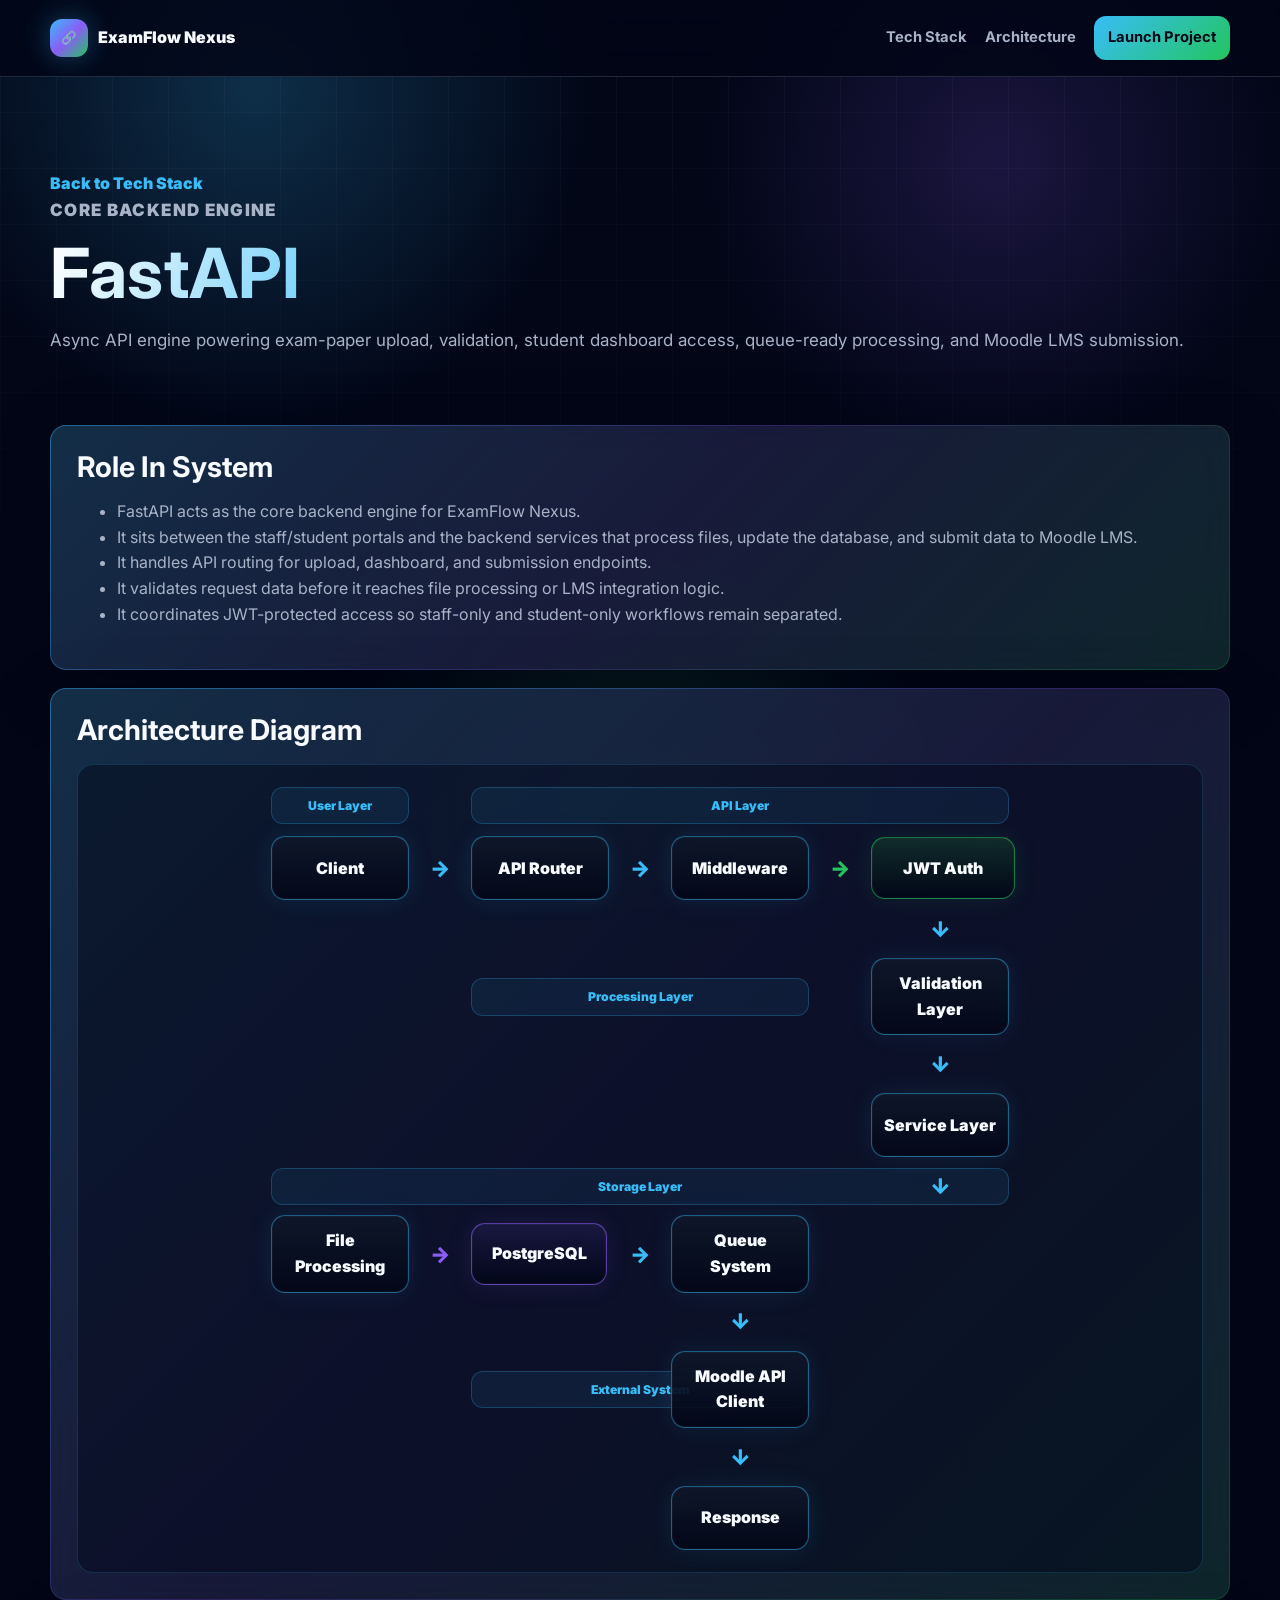
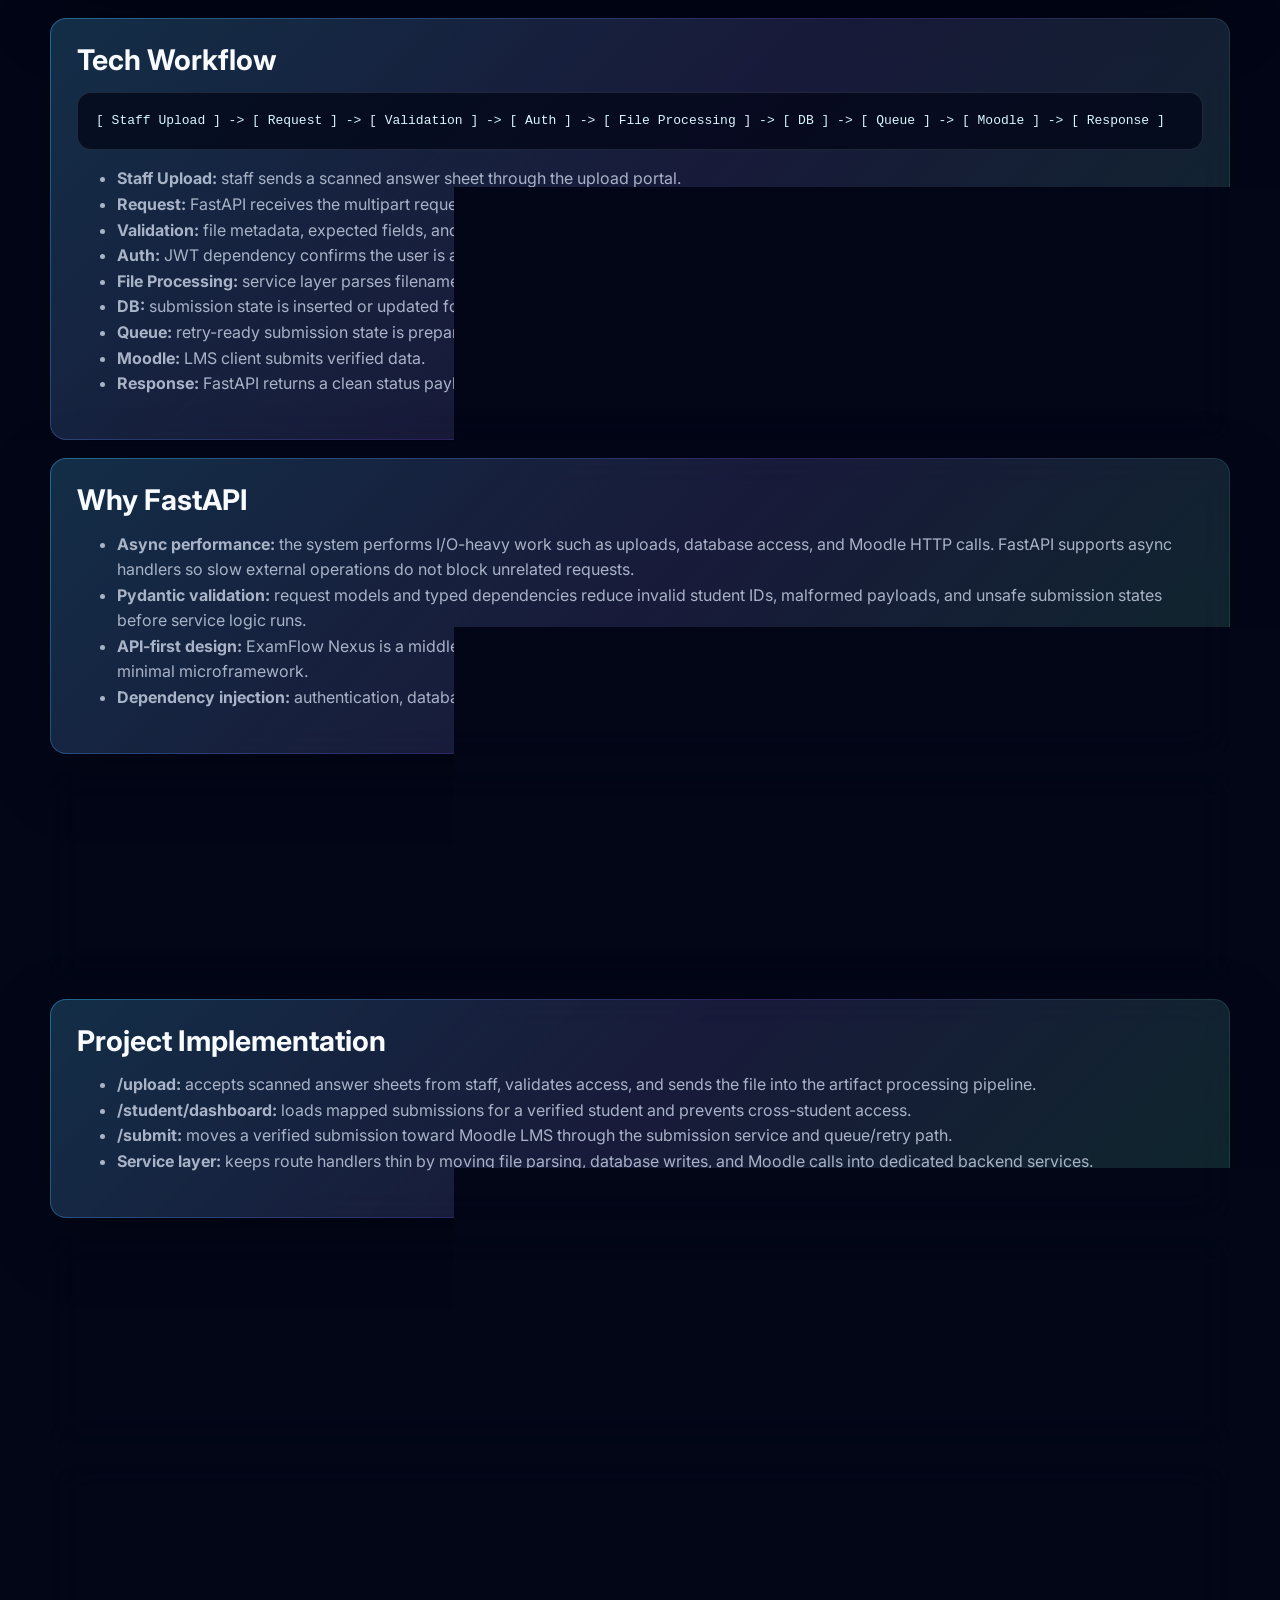
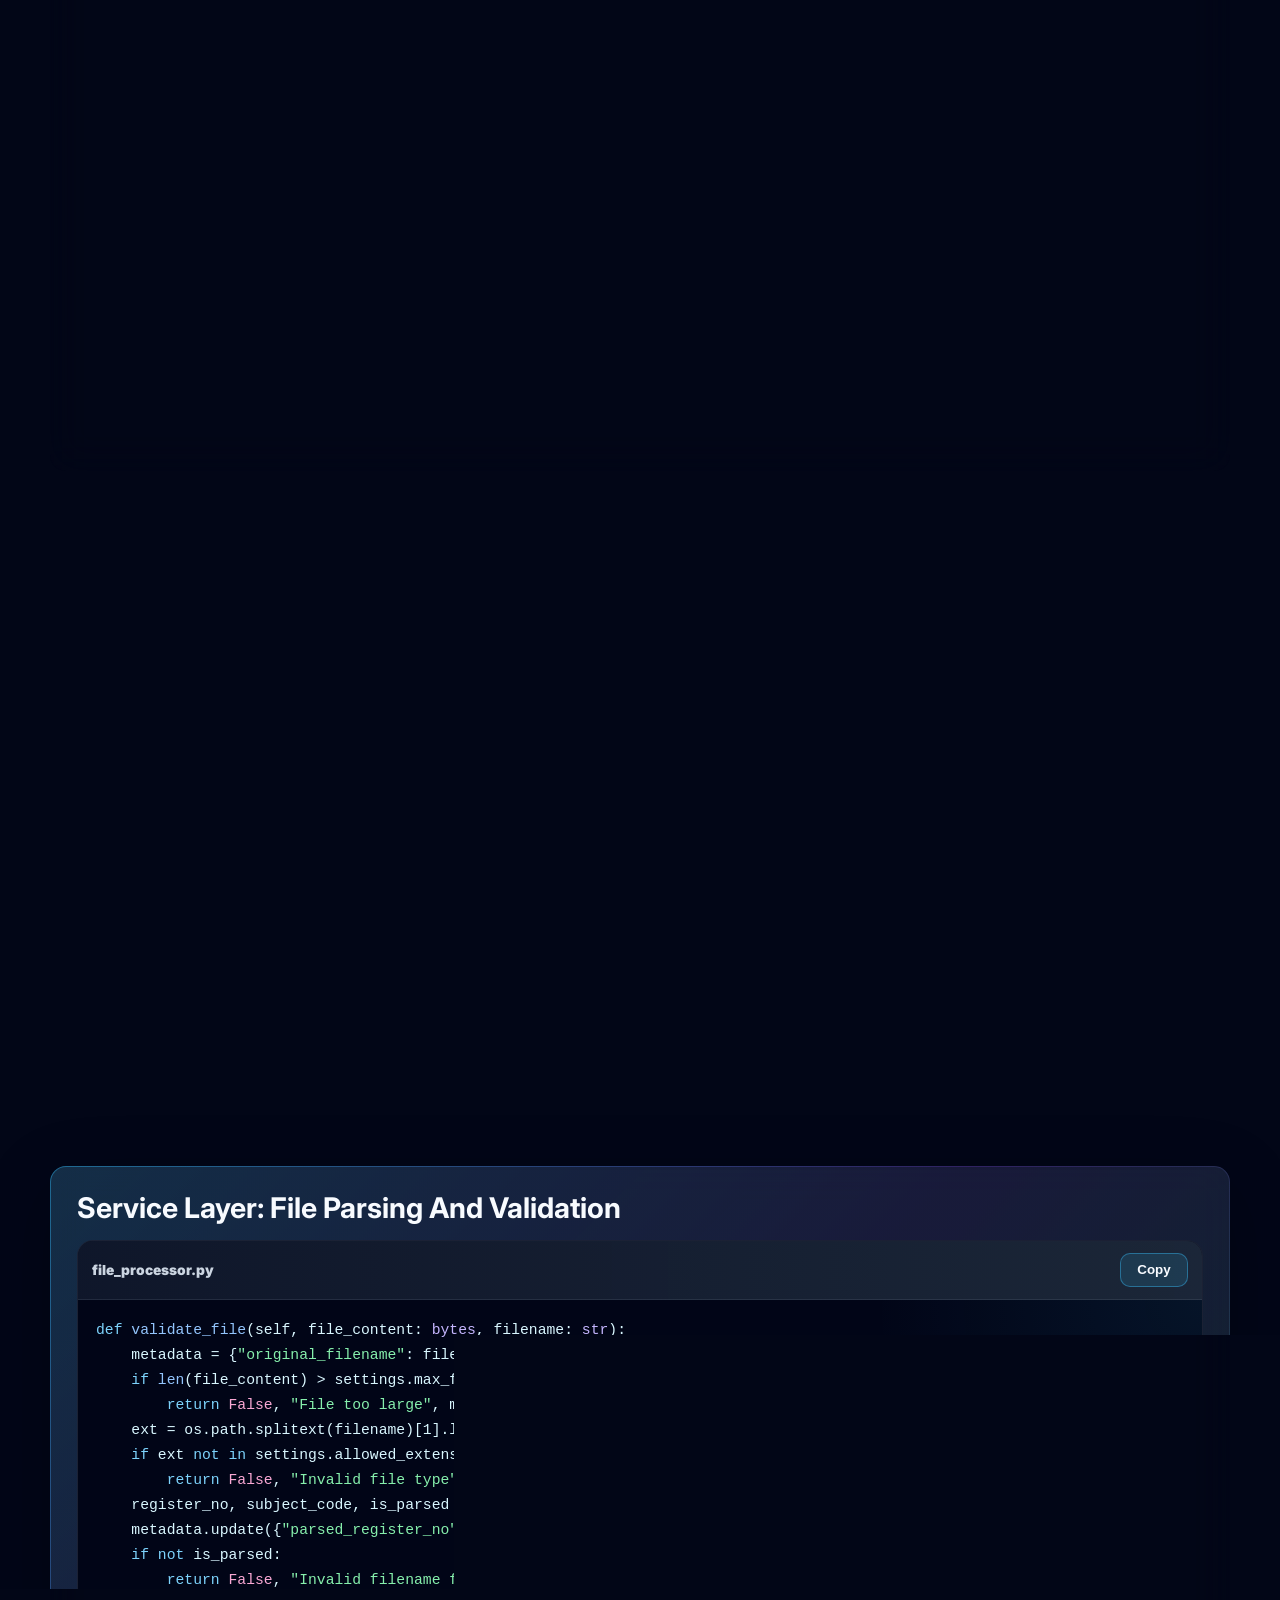
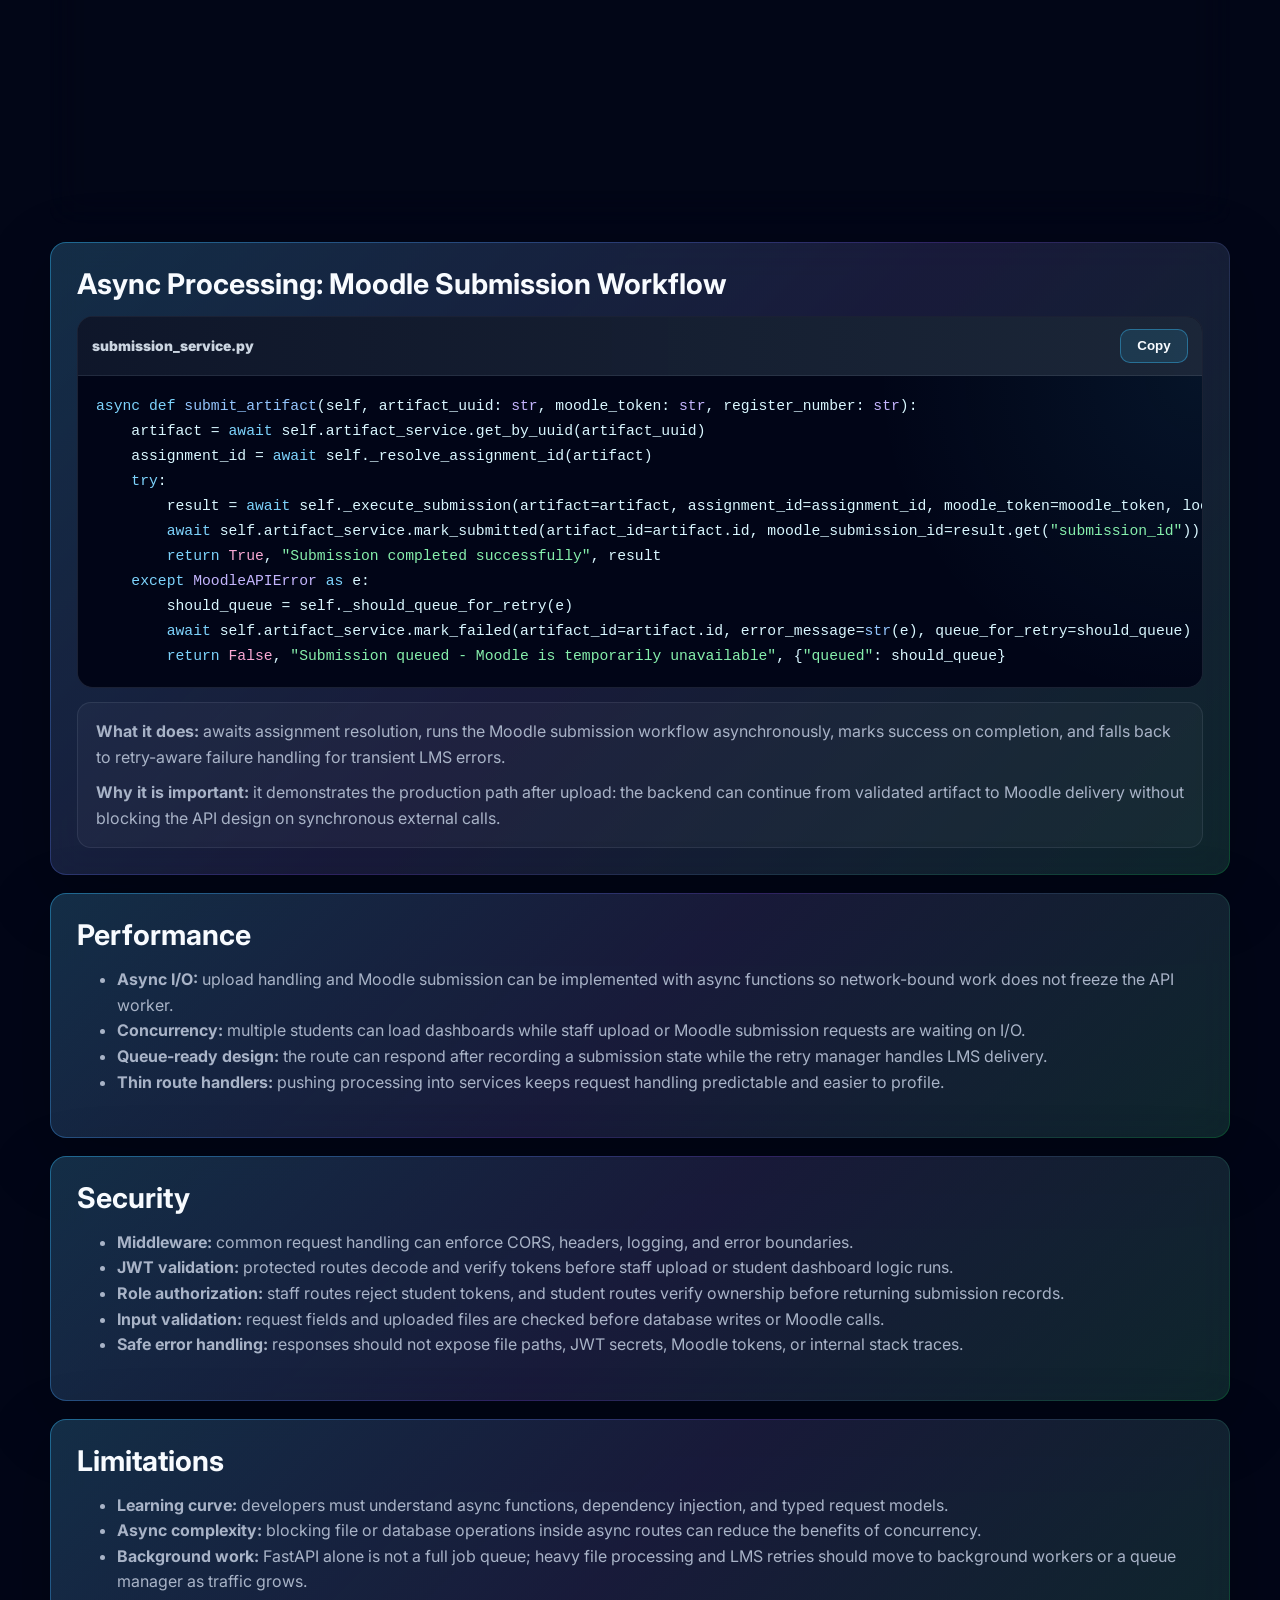
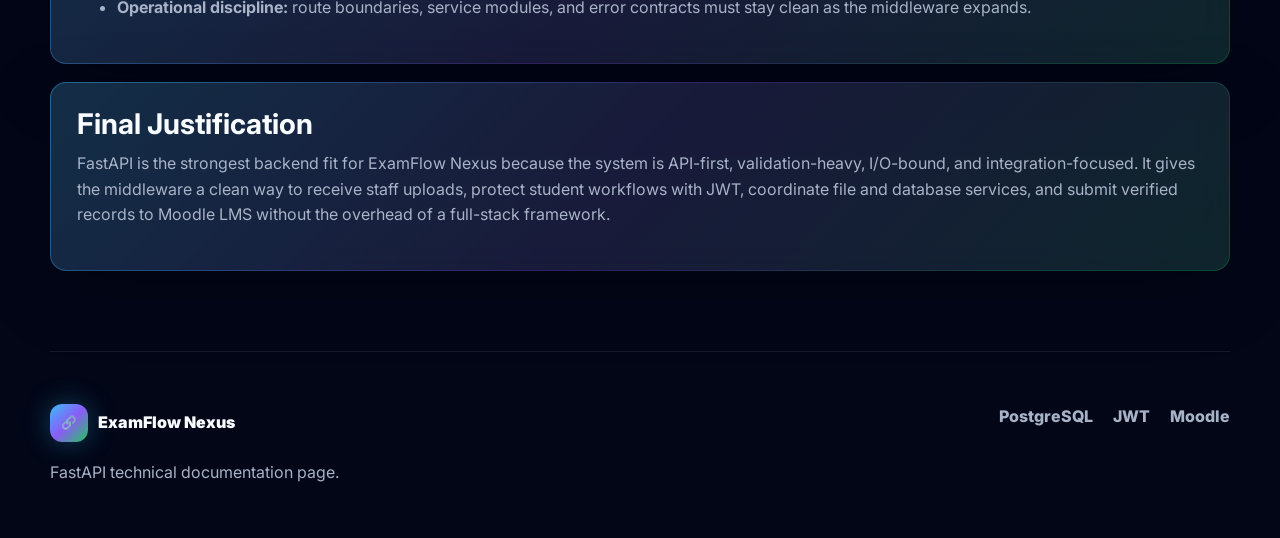
==== commit 6ca085bf: "added UI-images" ====
--- a/fastapi.html
+++ b/fastapi.html
@@ -10,11 +10,11 @@
   <link href="https://fonts.googleapis.com/css2?family=Inter:wght@400;500;600;700;800;900&display=swap" rel="stylesheet">
   <link rel="stylesheet" href="style.css">
 </head>
-<body>
+<body class="fastapi-page">
   <div class="ambient" aria-hidden="true"></div>
   <header class="site-header">
     <nav class="navbar">
-      <a class="brand" href="index.html"><span class="brand-mark">EN</span><span>ExamFlow Nexus</span></a>
+      <a class="brand" href="index.html"><span class="brand-mark">&#128279;</span><span>ExamFlow Nexus</span></a>
       <div class="nav-menu">
         <a href="index.html#tech">Tech Stack</a>
         <a href="index.html#architecture">Architecture</a>
@@ -23,7 +23,7 @@
     </nav>
   </header>
 
-  <main class="tech-page-main">
+  <main class="tech-page-main fastapi-page-main">
     <section class="tech-page-hero reveal">
       <a class="back-link" href="index.html#tech">Back to Tech Stack</a>
       <p class="eyebrow">Core Backend Engine</p>
@@ -130,36 +130,118 @@
       </article>
 
       <article class="tech-panel reveal">
-        <h2>Code Snippet: FastAPI Route</h2>
-        <pre class="snippet"><code>@router.post("/upload")
-async def upload_exam_file(
-    file: UploadFile,
-    staff=Depends(require_staff),
-    db: Session = Depends(get_db),
-):
-    artifact = await file_processor.store_and_parse(file)
-    submission = submission_service.create(db, artifact, staff.id)
-    return {"submission_id": submission.id, "status": submission.status}</code></pre>
-      </article>
-
-      <article class="tech-panel reveal">
-        <h2>Code Snippet: Dependency Injection</h2>
-        <pre class="snippet"><code>def require_staff(payload: dict = Depends(validate_jwt)):
-    if payload.get("role") != "staff":
-        raise HTTPException(status_code=403, detail="Staff access required")
-    return payload</code></pre>
-      </article>
-
-      <article class="tech-panel reveal">
-        <h2>Code Snippet: Async Submission</h2>
-        <pre class="snippet"><code>@router.post("/submit")
-async def submit_to_lms(
-    submission_id: int,
-    student=Depends(require_student),
-    db: Session = Depends(get_db),
-):
-    result = await submission_service.submit_to_moodle(db, submission_id, student["sub"])
-    return {"status": result.status, "moodle_ref": result.reference}</code></pre>
+        <h2>Technical Code Showcase</h2>
+        <p>This path is the heart of the backend: FastAPI receives the request, validates the upload, hands work to services, and returns a structured response the portal can render immediately.</p>
+        <div class="showcase-flow">
+          <span>Request</span>
+          <span>-&gt;</span>
+          <span>Validation</span>
+          <span>-&gt;</span>
+          <span>Processing</span>
+          <span>-&gt;</span>
+          <span>Response</span>
+        </div>
+      </article>
+
+      <article class="tech-panel reveal">
+        <h2>API Route: Upload Endpoint</h2>
+        <div class="code-showcase">
+          <div class="code-showcase-top">
+            <span>upload.py</span>
+            <button class="copy-btn" type="button">Copy</button>
+          </div>
+          <pre class="snippet snippet-code"><code><span class="tok-decorator">@router.post</span>(<span class="tok-string">"/single"</span>, response_model=<span class="tok-type">FileUploadResponse</span>)
+<span class="tok-keyword">async def</span> <span class="tok-function">upload_single_file</span>(file: <span class="tok-type">UploadFile</span> = <span class="tok-function">File</span>(...), exam_session: <span class="tok-type">str</span> = <span class="tok-function">Form</span>(...),
+    db: <span class="tok-type">AsyncSession</span> = <span class="tok-function">Depends</span>(get_db), current_staff: <span class="tok-type">StaffUser</span> = <span class="tok-function">Depends</span>(get_current_staff)):
+    content = <span class="tok-keyword">await</span> file.read()
+    is_valid, message, metadata = file_processor.validate_file(content, file.filename)
+    <span class="tok-keyword">if not</span> is_valid:
+        <span class="tok-keyword">return</span> <span class="tok-type">FileUploadResponse</span>(success=<span class="tok-constant">False</span>, message=message, errors=[message])
+    file_path, file_hash = <span class="tok-keyword">await</span> file_processor.save_file(content, file.filename, <span class="tok-string">"pending"</span>)
+    artifact = <span class="tok-keyword">await</span> artifact_service.create_artifact(file_blob_path=file_path, file_hash=file_hash, parsed_reg_no=metadata[<span class="tok-string">"parsed_register_no"</span>])
+    <span class="tok-keyword">return</span> <span class="tok-type">FileUploadResponse</span>(success=<span class="tok-constant">True</span>, artifact_uuid=<span class="tok-type">str</span>(artifact.artifact_uuid), workflow_status=artifact.workflow_status.value)</code></pre>
+        </div>
+        <div class="snippet-explainer">
+          <p><strong>What it does:</strong> accepts a multipart file upload from staff, reads the scanned paper asynchronously, validates the filename and file type, then persists the file before returning structured metadata.</p>
+          <p><strong>Why it is important:</strong> this is the first entry point in the pipeline, so it proves FastAPI can handle file input, dependency injection, validation, and JSON response generation in one clean request cycle.</p>
+        </div>
+      </article>
+
+      <article class="tech-panel reveal">
+        <h2>Dependency Injection: JWT-Protected Staff Access</h2>
+        <div class="code-showcase">
+          <div class="code-showcase-top">
+            <span>auth.py</span>
+            <button class="copy-btn" type="button">Copy</button>
+          </div>
+          <pre class="snippet snippet-code"><code><span class="tok-keyword">async def</span> <span class="tok-function">get_current_staff</span>(
+    token: <span class="tok-type">str</span> = <span class="tok-function">Depends</span>(oauth2_scheme),
+    db: <span class="tok-type">AsyncSession</span> = <span class="tok-function">Depends</span>(get_db),
+) -&gt; <span class="tok-type">StaffUser</span>:
+    payload = decode_access_token(token)
+    <span class="tok-keyword">if</span> payload <span class="tok-keyword">is</span> <span class="tok-constant">None</span> <span class="tok-keyword">or</span> payload.get(<span class="tok-string">"type"</span>) != <span class="tok-string">"staff"</span>:
+        <span class="tok-keyword">raise</span> <span class="tok-type">HTTPException</span>(status_code=status.HTTP_401_UNAUTHORIZED, detail=<span class="tok-string">"Could not validate credentials"</span>)
+    result = <span class="tok-keyword">await</span> db.execute(select(StaffUser).where(StaffUser.id == <span class="tok-type">int</span>(payload[<span class="tok-string">"sub"</span>])))
+    staff = result.scalar_one_or_none()
+    <span class="tok-keyword">if</span> staff <span class="tok-keyword">is</span> <span class="tok-constant">None</span> <span class="tok-keyword">or not</span> staff.is_active:
+        <span class="tok-keyword">raise</span> <span class="tok-type">HTTPException</span>(status_code=status.HTTP_403_FORBIDDEN, detail=<span class="tok-string">"Account is disabled"</span>)
+    <span class="tok-keyword">return</span> staff</code></pre>
+        </div>
+        <div class="snippet-explainer">
+          <p><strong>What it does:</strong> resolves the current staff user through FastAPI dependencies, decodes the bearer token, checks role/type claims, and loads the active staff record from the database.</p>
+          <p><strong>Why it is important:</strong> it keeps authorization outside the route body, which makes protected endpoints smaller, easier to test, and much harder to bypass accidentally.</p>
+        </div>
+      </article>
+
+      <article class="tech-panel reveal">
+        <h2>Service Layer: File Parsing And Validation</h2>
+        <div class="code-showcase">
+          <div class="code-showcase-top">
+            <span>file_processor.py</span>
+            <button class="copy-btn" type="button">Copy</button>
+          </div>
+          <pre class="snippet snippet-code"><code><span class="tok-keyword">def</span> <span class="tok-function">validate_file</span>(self, file_content: <span class="tok-type">bytes</span>, filename: <span class="tok-type">str</span>):
+    metadata = {<span class="tok-string">"original_filename"</span>: filename, <span class="tok-string">"size_bytes"</span>: <span class="tok-function">len</span>(file_content)}
+    <span class="tok-keyword">if</span> <span class="tok-function">len</span>(file_content) &gt; settings.max_file_size_bytes:
+        <span class="tok-keyword">return</span> <span class="tok-constant">False</span>, <span class="tok-string">"File too large"</span>, metadata
+    ext = os.path.splitext(filename)[1].lower()
+    <span class="tok-keyword">if</span> ext <span class="tok-keyword">not in</span> settings.allowed_extensions_list:
+        <span class="tok-keyword">return</span> <span class="tok-constant">False</span>, <span class="tok-string">"Invalid file type"</span>, metadata
+    register_no, subject_code, is_parsed = self.parse_filename(filename)
+    metadata.update({<span class="tok-string">"parsed_register_no"</span>: register_no, <span class="tok-string">"parsed_subject_code"</span>: subject_code})
+    <span class="tok-keyword">if not</span> is_parsed:
+        <span class="tok-keyword">return</span> <span class="tok-constant">False</span>, <span class="tok-string">"Invalid filename format. Expected: REGISTER_SUBJECT.pdf"</span>, metadata
+    <span class="tok-keyword">return</span> <span class="tok-constant">True</span>, <span class="tok-string">"File validated successfully"</span>, metadata</code></pre>
+        </div>
+        <div class="snippet-explainer">
+          <p><strong>What it does:</strong> validates upload size, allowed extensions, and the register-number-plus-subject filename convention, then returns normalized metadata for downstream storage and mapping.</p>
+          <p><strong>Why it is important:</strong> this is where the backend converts raw scanned files into trusted domain data, which prevents malformed papers from reaching the database or Moodle submission flow.</p>
+        </div>
+      </article>
+
+      <article class="tech-panel reveal">
+        <h2>Async Processing: Moodle Submission Workflow</h2>
+        <div class="code-showcase">
+          <div class="code-showcase-top">
+            <span>submission_service.py</span>
+            <button class="copy-btn" type="button">Copy</button>
+          </div>
+          <pre class="snippet snippet-code"><code><span class="tok-keyword">async def</span> <span class="tok-function">submit_artifact</span>(self, artifact_uuid: <span class="tok-type">str</span>, moodle_token: <span class="tok-type">str</span>, register_number: <span class="tok-type">str</span>):
+    artifact = <span class="tok-keyword">await</span> self.artifact_service.get_by_uuid(artifact_uuid)
+    assignment_id = <span class="tok-keyword">await</span> self._resolve_assignment_id(artifact)
+    <span class="tok-keyword">try</span>:
+        result = <span class="tok-keyword">await</span> self._execute_submission(artifact=artifact, assignment_id=assignment_id, moodle_token=moodle_token, lock_submission=<span class="tok-constant">True</span>)
+        <span class="tok-keyword">await</span> self.artifact_service.mark_submitted(artifact_id=artifact.id, moodle_submission_id=result.get(<span class="tok-string">"submission_id"</span>))
+        <span class="tok-keyword">return</span> <span class="tok-constant">True</span>, <span class="tok-string">"Submission completed successfully"</span>, result
+    <span class="tok-keyword">except</span> <span class="tok-type">MoodleAPIError</span> <span class="tok-keyword">as</span> e:
+        should_queue = self._should_queue_for_retry(e)
+        <span class="tok-keyword">await</span> self.artifact_service.mark_failed(artifact_id=artifact.id, error_message=<span class="tok-function">str</span>(e), queue_for_retry=should_queue)
+        <span class="tok-keyword">return</span> <span class="tok-constant">False</span>, <span class="tok-string">"Submission queued - Moodle is temporarily unavailable"</span>, {<span class="tok-string">"queued"</span>: should_queue}</code></pre>
+        </div>
+        <div class="snippet-explainer">
+          <p><strong>What it does:</strong> awaits assignment resolution, runs the Moodle submission workflow asynchronously, marks success on completion, and falls back to retry-aware failure handling for transient LMS errors.</p>
+          <p><strong>Why it is important:</strong> it demonstrates the production path after upload: the backend can continue from validated artifact to Moodle delivery without blocking the API design on synchronous external calls.</p>
+        </div>
       </article>
 
       <article class="tech-panel reveal">
@@ -201,7 +283,7 @@
   </main>
 
   <footer class="footer">
-    <div><a class="brand" href="index.html"><span class="brand-mark">EN</span><span>ExamFlow Nexus</span></a><p>FastAPI technical documentation page.</p></div>
+    <div><a class="brand" href="index.html"><span class="brand-mark">&#128279;</span><span>ExamFlow Nexus</span></a><p>FastAPI technical documentation page.</p></div>
     <div class="footer-links"><a href="postgresql.html">PostgreSQL</a><a href="jwt.html">JWT</a><a href="moodle.html">Moodle</a></div>
   </footer>
   <div class="toast"></div>
--- a/style.css
+++ b/style.css
@@ -8,6 +8,7 @@
   --blue: #38bdf8;
   --purple: #8b5cf6;
   --green: #22c55e;
+  --orange: #f97316;
   --radius: 16px;
   --max: 1180px;
 }
@@ -164,6 +165,38 @@
 
 .section-heading { max-width: 820px; margin-bottom: 40px; }
 .section-heading p { margin: 16px 0 0; }
+.home-page .section-heading {
+  max-width: 760px;
+}
+.home-page .section-heading h2 {
+  font-size: clamp(1.8rem, 4vw, 3.2rem);
+}
+.home-page .section-heading p {
+  font-size: 0.98rem;
+  line-height: 1.55;
+}
+.home-page .glass-card h3,
+.home-page .tech-card h3,
+.home-page .credential-card h3,
+.home-page .demo-card h3,
+.home-page .step-card h3,
+.home-page .screenshot-card figcaption {
+  font-size: 1.02rem;
+}
+.home-page .glass-card p,
+.home-page .tech-card p,
+.home-page .demo-card p,
+.home-page .step-card p,
+.home-page .credential-card p,
+.home-page .footer p {
+  font-size: 0.95rem;
+  line-height: 1.55;
+}
+.home-page .copy-row span,
+.home-page .copy-row code,
+.home-page .hero-stats span {
+  font-size: 0.82rem;
+}
 .card-grid { display: grid; grid-template-columns: repeat(3, minmax(0, 1fr)); gap: 18px; }
 .features-grid, .tech-grid { grid-template-columns: repeat(3, minmax(0, 1fr)); }
 .glass-card, .tech-card, .credential-card, .demo-card, .step-card, .tech-panel { padding: 26px; transition: transform 220ms ease, box-shadow 220ms ease; }
@@ -182,7 +215,7 @@
   border-radius: 14px;
   color: #020617;
   font-weight: 900;
-  font-size: 0.82rem;
+  font-size: 1.38rem;
 }
 .blue { background: var(--blue); }
 .purple { background: var(--purple); }
@@ -263,6 +296,7 @@
   background: rgba(56, 189, 248, 0.16);
   color: var(--blue);
   font-weight: 900;
+  font-size: 1.38rem;
 }
 .credential-grid { display: grid; grid-template-columns: repeat(2, minmax(0, 1fr)); gap: 18px; }
 .copy-row {
@@ -310,9 +344,43 @@
   margin: 0 auto;
   padding: 94px 0 54px;
 }
+.tech-page-hero h1 {
+  font-size: clamp(2.2rem, 5.4vw, 4.4rem);
+}
 .back-link { color: var(--blue); font-weight: 900; }
 .tech-page-grid { width: min(var(--max), calc(100% - 32px)); margin: 0 auto; display: grid; gap: 18px; }
-.tech-panel h2 { font-size: clamp(1.45rem, 3vw, 2.2rem); }
+.fastapi-page {
+  overflow-x: hidden;
+}
+.fastapi-page .tech-page-hero,
+.fastapi-page .tech-page-grid {
+  width: min(var(--max), calc(100% - 32px));
+  margin-left: auto;
+  margin-right: auto;
+}
+.fastapi-page .tech-page-grid {
+  justify-items: center;
+}
+.fastapi-page .tech-panel {
+  width: 100%;
+  max-width: 100%;
+  min-width: 0;
+}
+.fastapi-page .backend-architecture,
+.fastapi-page .code-showcase,
+.fastapi-page .snippet,
+.fastapi-page .showcase-flow {
+  max-width: 100%;
+  margin-left: auto;
+  margin-right: auto;
+}
+.fastapi-page .code-showcase,
+.fastapi-page .snippet,
+.fastapi-page .snippet-code,
+.fastapi-page .snippet-code code {
+  min-width: 0;
+}
+.tech-panel h2 { font-size: clamp(1.22rem, 2.35vw, 1.78rem); }
 .tech-panel h2 + p, .tech-panel h3 + p { margin-top: 12px; }
 .mini-diagram {
   display: flex;
@@ -332,6 +400,270 @@
   font-weight: 900;
 }
 .mini-arrow { color: var(--blue); font-weight: 900; }
+.frontend-system-wrap {
+  display: grid;
+  grid-template-columns: repeat(7, minmax(0, 1fr));
+  grid-template-rows: auto auto 30px auto 30px auto 30px auto 30px auto;
+  gap: 14px;
+  margin-top: 20px;
+  padding: 24px;
+  border: 1px solid rgba(56, 189, 248, 0.22);
+  border-radius: var(--radius);
+  background:
+    linear-gradient(135deg, rgba(56, 189, 248, 0.09), rgba(139, 92, 246, 0.08)),
+    rgba(2, 6, 23, 0.5);
+  overflow-x: auto;
+}
+.frontend-lane-label {
+  display: grid;
+  place-items: center;
+  min-height: 36px;
+  padding: 8px 12px;
+  border: 1px solid rgba(139, 92, 246, 0.28);
+  border-radius: 12px;
+  background: rgba(139, 92, 246, 0.1);
+  color: #ddd6fe;
+  font-size: 0.78rem;
+  font-weight: 900;
+  text-align: center;
+  text-transform: uppercase;
+  letter-spacing: 0.04em;
+}
+.frontend-lane-label:nth-of-type(1) { grid-column: 1 / 3; grid-row: 1; }
+.frontend-lane-label:nth-of-type(2) { grid-column: 3 / 6; grid-row: 1; }
+.frontend-lane-label:nth-of-type(3) { grid-column: 6 / 8; grid-row: 1; }
+.frontend-box {
+  display: grid;
+  place-items: center;
+  min-height: 64px;
+  padding: 14px;
+  border: 1px solid rgba(56, 189, 248, 0.36);
+  border-radius: 14px;
+  background: rgba(2, 6, 23, 0.82);
+  box-shadow: inset 0 0 0 1px rgba(255,255,255,0.03), 0 0 20px rgba(56, 189, 248, 0.08);
+  text-align: center;
+  font-weight: 900;
+}
+.staff-ui-box,
+.student-ui-box,
+.event-box-main,
+.state-box-main {
+  border-color: rgba(139, 92, 246, 0.48);
+  box-shadow: inset 0 0 0 1px rgba(255,255,255,0.03), 0 0 22px rgba(139, 92, 246, 0.08);
+}
+.frontend-arrow {
+  display: grid;
+  place-items: center;
+  color: var(--blue);
+  font-size: 1.28rem;
+  font-weight: 900;
+}
+.frontend-down {
+  color: var(--purple);
+  font-size: 1.06rem;
+}
+.staff-ui-box { grid-column: 1; grid-row: 2; }
+.student-ui-box { grid-column: 2; grid-row: 2; }
+.portal-merge-arrow { grid-column: 3; grid-row: 2; }
+.ui-box-main { grid-column: 4; grid-row: 2; }
+.ui-event-arrow { grid-column: 5; grid-row: 2; }
+.event-box-main { grid-column: 6; grid-row: 2; }
+.event-api-arrow { grid-column: 7; grid-row: 2; }
+.api-box-main { grid-column: 6 / 8; grid-row: 4; }
+.down-backend { grid-column: 6 / 8; grid-row: 3; }
+.backend-box-ui { grid-column: 6 / 8; grid-row: 6; }
+.down-json { grid-column: 6 / 8; grid-row: 5; }
+.json-box-main { grid-column: 6 / 8; grid-row: 8; }
+.down-state { grid-column: 6 / 8; grid-row: 7; }
+.state-box-main { grid-column: 4 / 6; grid-row: 8; }
+.down-render { grid-column: 4 / 6; grid-row: 9; }
+.render-box-main { grid-column: 4 / 6; grid-row: 10; }
+.deployment-system-wrap {
+  display: grid;
+  grid-template-columns: repeat(7, minmax(0, 1fr));
+  grid-template-rows: auto auto 30px auto 30px auto;
+  gap: 14px;
+  margin-top: 20px;
+  padding: 24px;
+  border: 1px solid rgba(148, 163, 184, 0.2);
+  border-radius: var(--radius);
+  background:
+    linear-gradient(180deg, rgba(148, 163, 184, 0.06), rgba(56, 189, 248, 0.06)),
+    rgba(2, 6, 23, 0.5);
+  overflow-x: auto;
+}
+.deployment-zone-label {
+  display: grid;
+  place-items: center;
+  min-height: 36px;
+  padding: 8px 12px;
+  border: 1px solid rgba(148, 163, 184, 0.24);
+  border-radius: 12px;
+  background: rgba(148, 163, 184, 0.08);
+  color: #dbeafe;
+  font-size: 0.78rem;
+  font-weight: 900;
+  text-align: center;
+  text-transform: uppercase;
+  letter-spacing: 0.04em;
+}
+.deployment-zone-label:nth-of-type(1) { grid-column: 1 / 4; grid-row: 1; }
+.deployment-zone-label:nth-of-type(2) { grid-column: 4 / 6; grid-row: 1; }
+.deployment-zone-label:nth-of-type(3) { grid-column: 6 / 8; grid-row: 1; }
+.deployment-box {
+  display: grid;
+  place-items: center;
+  min-height: 64px;
+  padding: 14px;
+  border: 1px solid rgba(148, 163, 184, 0.28);
+  border-radius: 14px;
+  background: rgba(2, 6, 23, 0.82);
+  box-shadow: inset 0 0 0 1px rgba(255,255,255,0.03), 0 0 18px rgba(56, 189, 248, 0.06);
+  text-align: center;
+  font-weight: 900;
+}
+.build-box-main,
+.service-box-main,
+.render-edge-box {
+  border-color: rgba(56, 189, 248, 0.4);
+  box-shadow: inset 0 0 0 1px rgba(255,255,255,0.03), 0 0 20px rgba(56, 189, 248, 0.08);
+}
+.deployment-arrow {
+  display: grid;
+  place-items: center;
+  color: var(--blue);
+  font-size: 1.24rem;
+  font-weight: 900;
+}
+.deployment-down {
+  color: #cbd5e1;
+  font-size: 1.04rem;
+}
+.repo-box-main { grid-column: 1; grid-row: 2; }
+.deploy-arrow-1 { grid-column: 2; grid-row: 2; }
+.build-box-main { grid-column: 3; grid-row: 2; }
+.deploy-arrow-2 { grid-column: 4; grid-row: 2; }
+.service-box-main { grid-column: 5; grid-row: 2; }
+.down-db { grid-column: 5; grid-row: 3; }
+.database-box-main { grid-column: 5; grid-row: 4; }
+.down-url { grid-column: 5; grid-row: 5; }
+.public-url-box-main { grid-column: 5; grid-row: 6; }
+.user-request-box { grid-column: 1; grid-row: 6; }
+.request-arrow-1 { grid-column: 2; grid-row: 6; }
+.render-edge-box { grid-column: 3; grid-row: 6; }
+.request-arrow-2 { grid-column: 4; grid-row: 6; }
+.response-box-main { grid-column: 6 / 8; grid-row: 6; }
+.moodle-system-wrap {
+  display: grid;
+  grid-template-columns: repeat(6, minmax(0, 1fr));
+  grid-template-rows: auto auto 30px auto 30px auto 30px auto 30px auto;
+  gap: 14px;
+  margin-top: 20px;
+  padding: 24px;
+  border: 1px solid rgba(249, 115, 22, 0.2);
+  border-radius: var(--radius);
+  background:
+    linear-gradient(90deg, rgba(34, 197, 94, 0.08) 0%, rgba(34, 197, 94, 0.08) 66.5%, rgba(249, 115, 22, 0.08) 66.5%, rgba(249, 115, 22, 0.08) 100%),
+    rgba(2, 6, 23, 0.5);
+  overflow-x: auto;
+}
+.system-zone-label {
+  display: grid;
+  place-items: center;
+  min-height: 38px;
+  padding: 8px 12px;
+  border: 1px solid rgba(34, 197, 94, 0.3);
+  border-radius: 12px;
+  background: rgba(34, 197, 94, 0.1);
+  color: #bbf7d0;
+  font-size: 0.8rem;
+  font-weight: 900;
+  letter-spacing: 0.04em;
+  text-transform: uppercase;
+}
+.system-zone-label:first-of-type { grid-column: 1 / 5; grid-row: 1; }
+.system-zone-label.external {
+  grid-column: 5 / 7;
+  grid-row: 1;
+  border-color: rgba(249, 115, 22, 0.34);
+  background: rgba(249, 115, 22, 0.12);
+  color: #fed7aa;
+}
+.system-box {
+  display: grid;
+  place-items: center;
+  min-height: 68px;
+  padding: 14px;
+  border-radius: 14px;
+  background: rgba(2, 6, 23, 0.82);
+  text-align: center;
+  font-weight: 900;
+  box-shadow: inset 0 0 0 1px rgba(255,255,255,0.03);
+}
+.system-box.accent-green {
+  border: 1px solid rgba(34, 197, 94, 0.56);
+  box-shadow: inset 0 0 0 1px rgba(255,255,255,0.03), 0 0 24px rgba(34, 197, 94, 0.08);
+}
+.system-box.accent-orange {
+  border: 1px solid rgba(249, 115, 22, 0.6);
+  box-shadow: inset 0 0 0 1px rgba(255,255,255,0.03), 0 0 24px rgba(249, 115, 22, 0.09);
+}
+.system-arrow {
+  display: grid;
+  place-items: center;
+  color: var(--orange);
+  font-size: 1.28rem;
+  font-weight: 900;
+}
+.system-down {
+  color: var(--green);
+  font-size: 1.1rem;
+}
+.backend-box-main { grid-column: 1; grid-row: 2; }
+.flow-1 { grid-column: 2; grid-row: 2; }
+.api-client-box { grid-column: 3; grid-row: 2; }
+.flow-2 { grid-column: 4; grid-row: 2; }
+.auth-token-box { grid-column: 5 / 7; grid-row: 2; }
+.down-1 { grid-column: 5 / 7; grid-row: 3; }
+.assignment-map-box { grid-column: 5 / 7; grid-row: 4; }
+.down-2 { grid-column: 5 / 7; grid-row: 5; }
+.upload-box { grid-column: 5 / 7; grid-row: 6; }
+.down-3 { grid-column: 5 / 7; grid-row: 7; }
+.submission-api-box { grid-column: 5 / 7; grid-row: 8; }
+.down-4 { grid-column: 5 / 7; grid-row: 9; }
+.gradebook-box { grid-column: 5 / 7; grid-row: 10; }
+.queue-box-main { grid-column: 1; grid-row: 8; }
+.queue-flow-1 { grid-column: 2; grid-row: 8; }
+.retry-box-main { grid-column: 3; grid-row: 8; }
+.queue-flow-2 { grid-column: 4; grid-row: 8; }
+.queue-api-box { grid-column: 1 / 4; grid-row: 10; }
+.api-link-tag,
+.retry-link-tag {
+  display: inline-grid;
+  place-items: center;
+  min-height: 34px;
+  padding: 8px 12px;
+  border-radius: 999px;
+  font-size: 0.74rem;
+  font-weight: 900;
+  text-align: center;
+}
+.api-link-tag {
+  grid-column: 1 / 4;
+  grid-row: 4;
+  justify-self: center;
+  border: 1px solid rgba(249, 115, 22, 0.28);
+  background: rgba(249, 115, 22, 0.12);
+  color: #fdba74;
+}
+.retry-link-tag {
+  grid-column: 1 / 5;
+  grid-row: 9;
+  justify-self: center;
+  border: 1px solid rgba(34, 197, 94, 0.28);
+  background: rgba(34, 197, 94, 0.12);
+  color: #86efac;
+}
 .backend-architecture {
   display: grid;
   grid-template-columns: 138px 38px 138px 38px 138px 38px 138px;
@@ -532,6 +864,75 @@
   background: rgba(2, 6, 23, 0.74);
   color: #d9f7ff;
 }
+.showcase-flow {
+  display: flex;
+  flex-wrap: wrap;
+  align-items: center;
+  gap: 10px;
+  margin-top: 18px;
+}
+.showcase-flow span {
+  min-height: 38px;
+  padding: 8px 12px;
+  border: 1px solid rgba(56, 189, 248, 0.22);
+  border-radius: 12px;
+  background: rgba(56, 189, 248, 0.08);
+  color: #dbeafe;
+  font-weight: 900;
+}
+.code-showcase {
+  margin-top: 16px;
+  border: 1px solid rgba(148, 163, 184, 0.16);
+  border-radius: 16px;
+  overflow: hidden;
+  background: rgba(2, 6, 23, 0.88);
+  box-shadow: inset 0 0 0 1px rgba(255,255,255,0.02);
+}
+.code-showcase-top {
+  display: flex;
+  align-items: center;
+  justify-content: space-between;
+  gap: 12px;
+  padding: 12px 14px;
+  border-bottom: 1px solid rgba(148, 163, 184, 0.14);
+  background: linear-gradient(90deg, rgba(15, 23, 42, 0.98), rgba(30, 41, 59, 0.9));
+  color: #cbd5e1;
+  font-size: 0.86rem;
+  font-weight: 900;
+}
+.snippet-code {
+  margin: 0;
+  border: 0;
+  border-radius: 0;
+  background:
+    radial-gradient(circle at top right, rgba(56, 189, 248, 0.08), transparent 28%),
+    rgba(2, 6, 23, 0.96);
+}
+.snippet-code code {
+  display: block;
+  font-family: "SFMono-Regular", Consolas, "Liberation Mono", Menlo, monospace;
+  font-size: 0.92rem;
+  line-height: 1.7;
+  white-space: pre;
+}
+.snippet-explainer {
+  margin-top: 14px;
+  padding: 16px 18px;
+  border: 1px solid rgba(148, 163, 184, 0.14);
+  border-radius: 14px;
+  background: rgba(255, 255, 255, 0.03);
+}
+.snippet-explainer p {
+  margin: 0;
+  color: var(--muted);
+}
+.snippet-explainer p + p { margin-top: 10px; }
+.tok-decorator { color: #f472b6; }
+.tok-keyword { color: #7dd3fc; }
+.tok-function { color: #93c5fd; }
+.tok-type { color: #c4b5fd; }
+.tok-string { color: #86efac; }
+.tok-constant { color: #f9a8d4; }
 .comparison { display: grid; grid-template-columns: repeat(2, minmax(0, 1fr)); gap: 18px; }
 .footer {
   width: min(var(--max), calc(100% - 32px));
@@ -645,12 +1046,36 @@
   .jwt-architecture > * { grid-column: 1 !important; grid-row: auto !important; }
   .jwt-box { width: 100%; min-height: 58px; }
   .jwt-architecture .jwt-arrow:not([class*="drop"]) { transform: rotate(90deg); }
+  .moodle-system-wrap {
+    grid-template-columns: 1fr;
+    grid-template-rows: none;
+    overflow-x: visible;
+    background: rgba(2, 6, 23, 0.5);
+  }
+  .moodle-system-wrap > * { grid-column: 1 !important; grid-row: auto !important; }
+  .system-arrow:not(.system-down) { transform: rotate(90deg); }
+  .frontend-system-wrap {
+    grid-template-columns: 1fr;
+    grid-template-rows: none;
+    overflow-x: visible;
+  }
+  .frontend-system-wrap > * { grid-column: 1 !important; grid-row: auto !important; }
+  .frontend-arrow:not(.frontend-down) { transform: rotate(90deg); }
+  .deployment-system-wrap {
+    grid-template-columns: 1fr;
+    grid-template-rows: none;
+    overflow-x: visible;
+  }
+  .deployment-system-wrap > * { grid-column: 1 !important; grid-row: auto !important; }
+  .deployment-arrow:not(.deployment-down) { transform: rotate(90deg); }
   .copy-row { grid-template-columns: 1fr auto; }
   .copy-row span { grid-column: 1 / -1; }
 }
 
 @media (max-width: 430px) {
   .navbar, .section, .footer, .tech-page-hero, .tech-page-grid { width: min(var(--max), calc(100% - 24px)); }
+  .fastapi-page .tech-page-hero,
+  .fastapi-page .tech-page-grid { width: min(var(--max), calc(100% - 24px)); }
   h1 { font-size: clamp(2.35rem, 14vw, 3.2rem); }
   .copy-row { grid-template-columns: 1fr; }
   .copy-btn { width: 100%; }
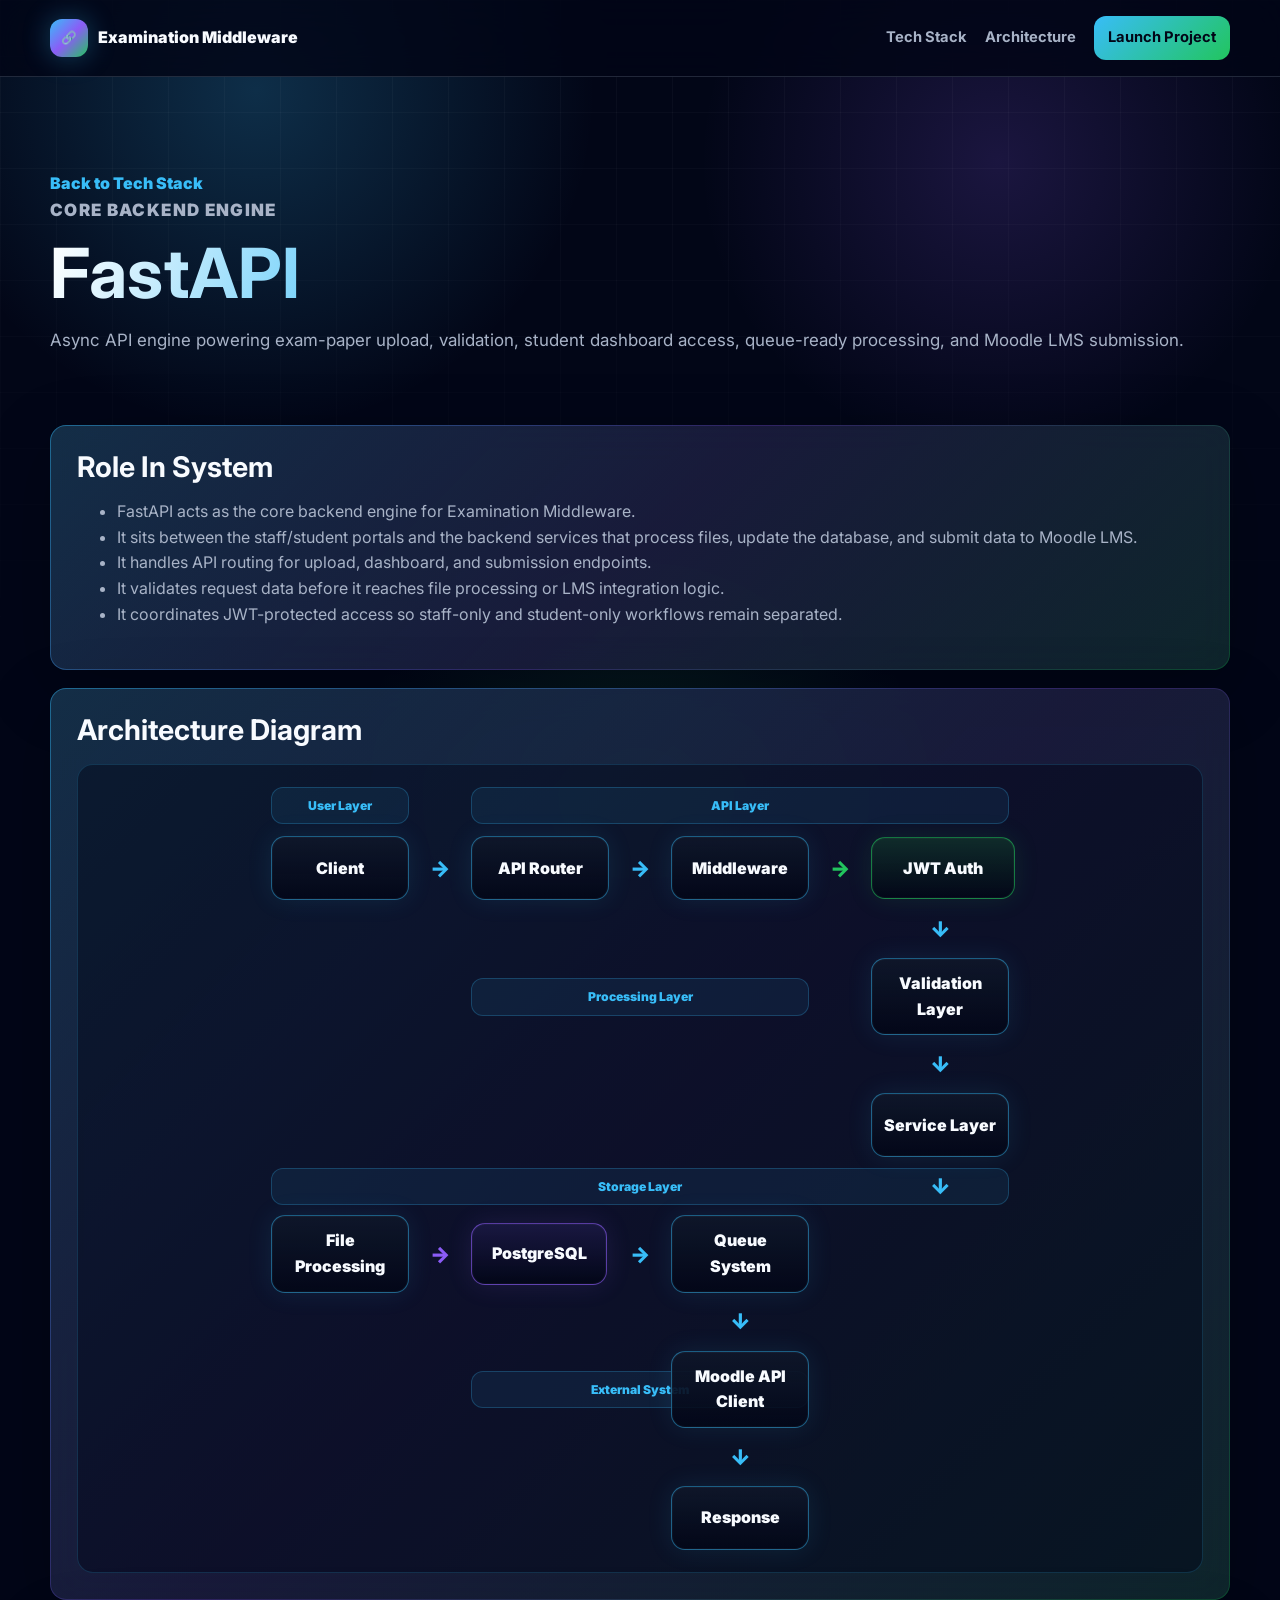
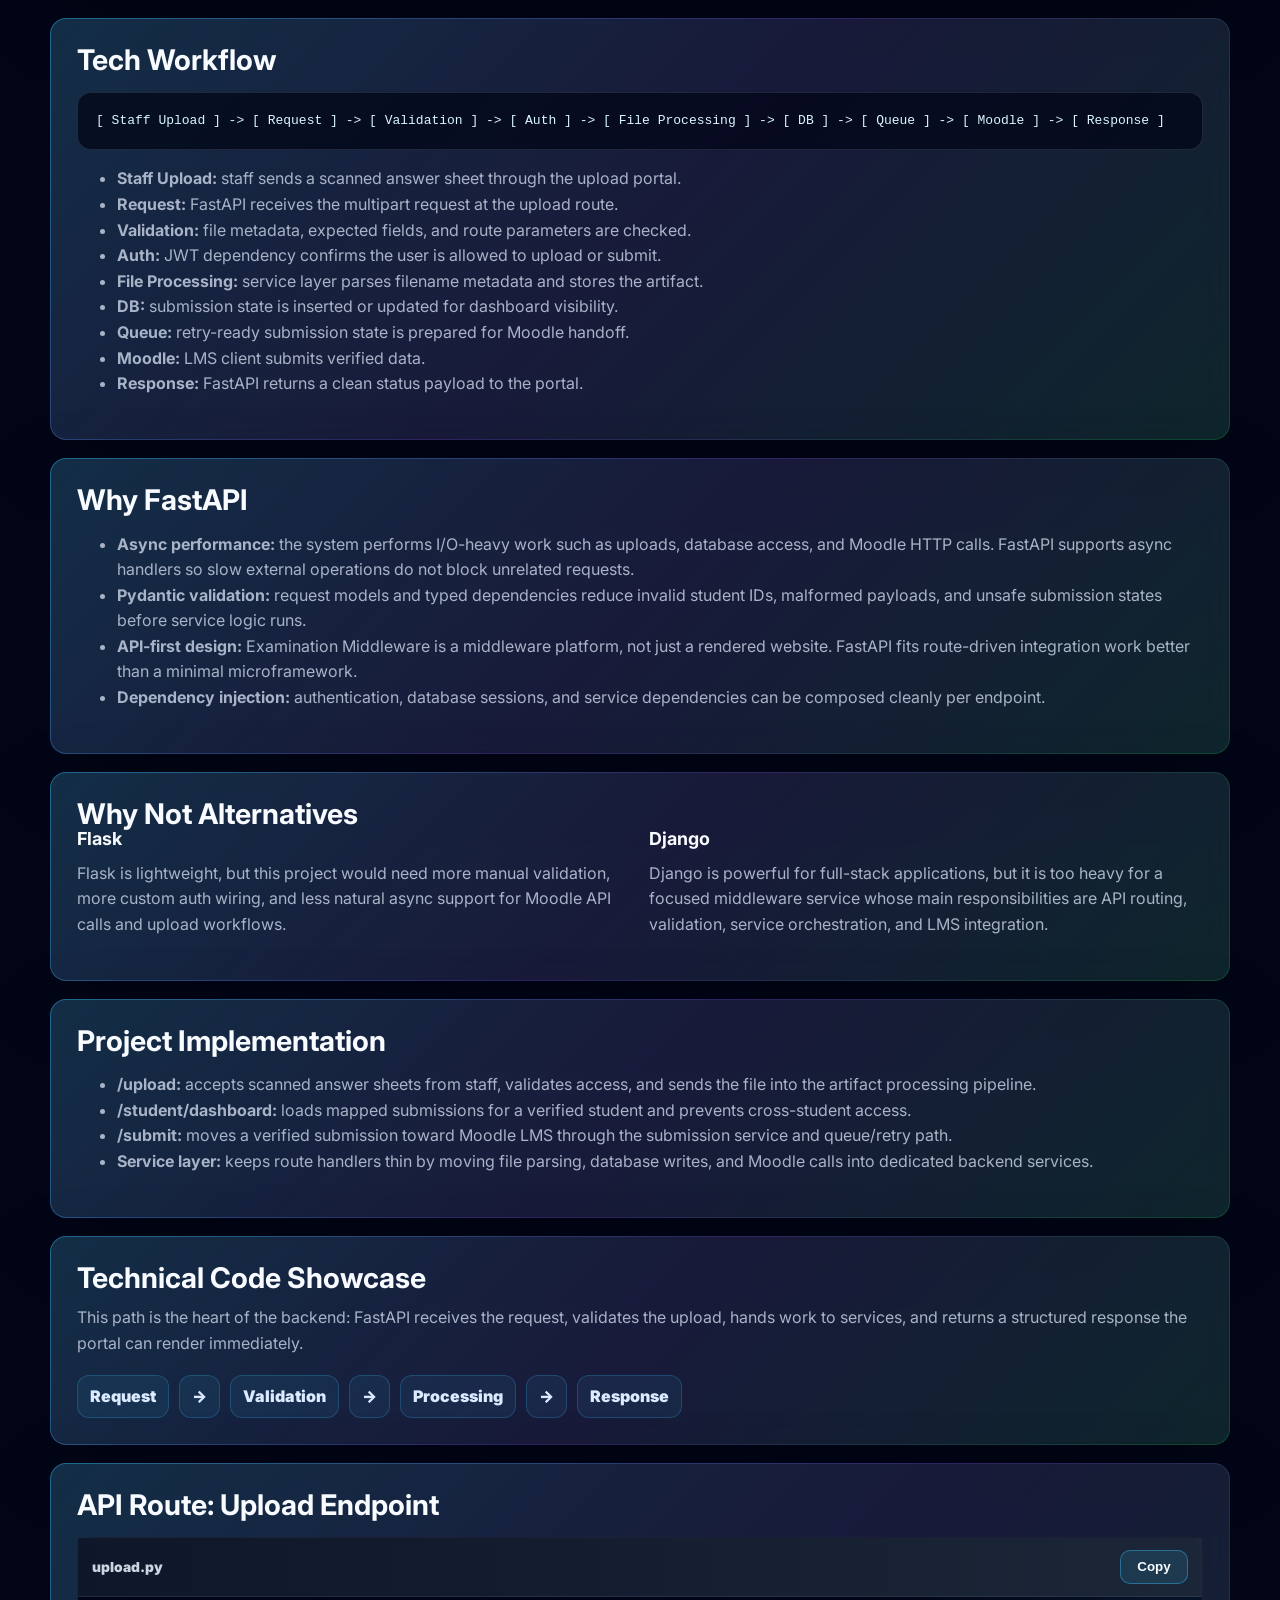
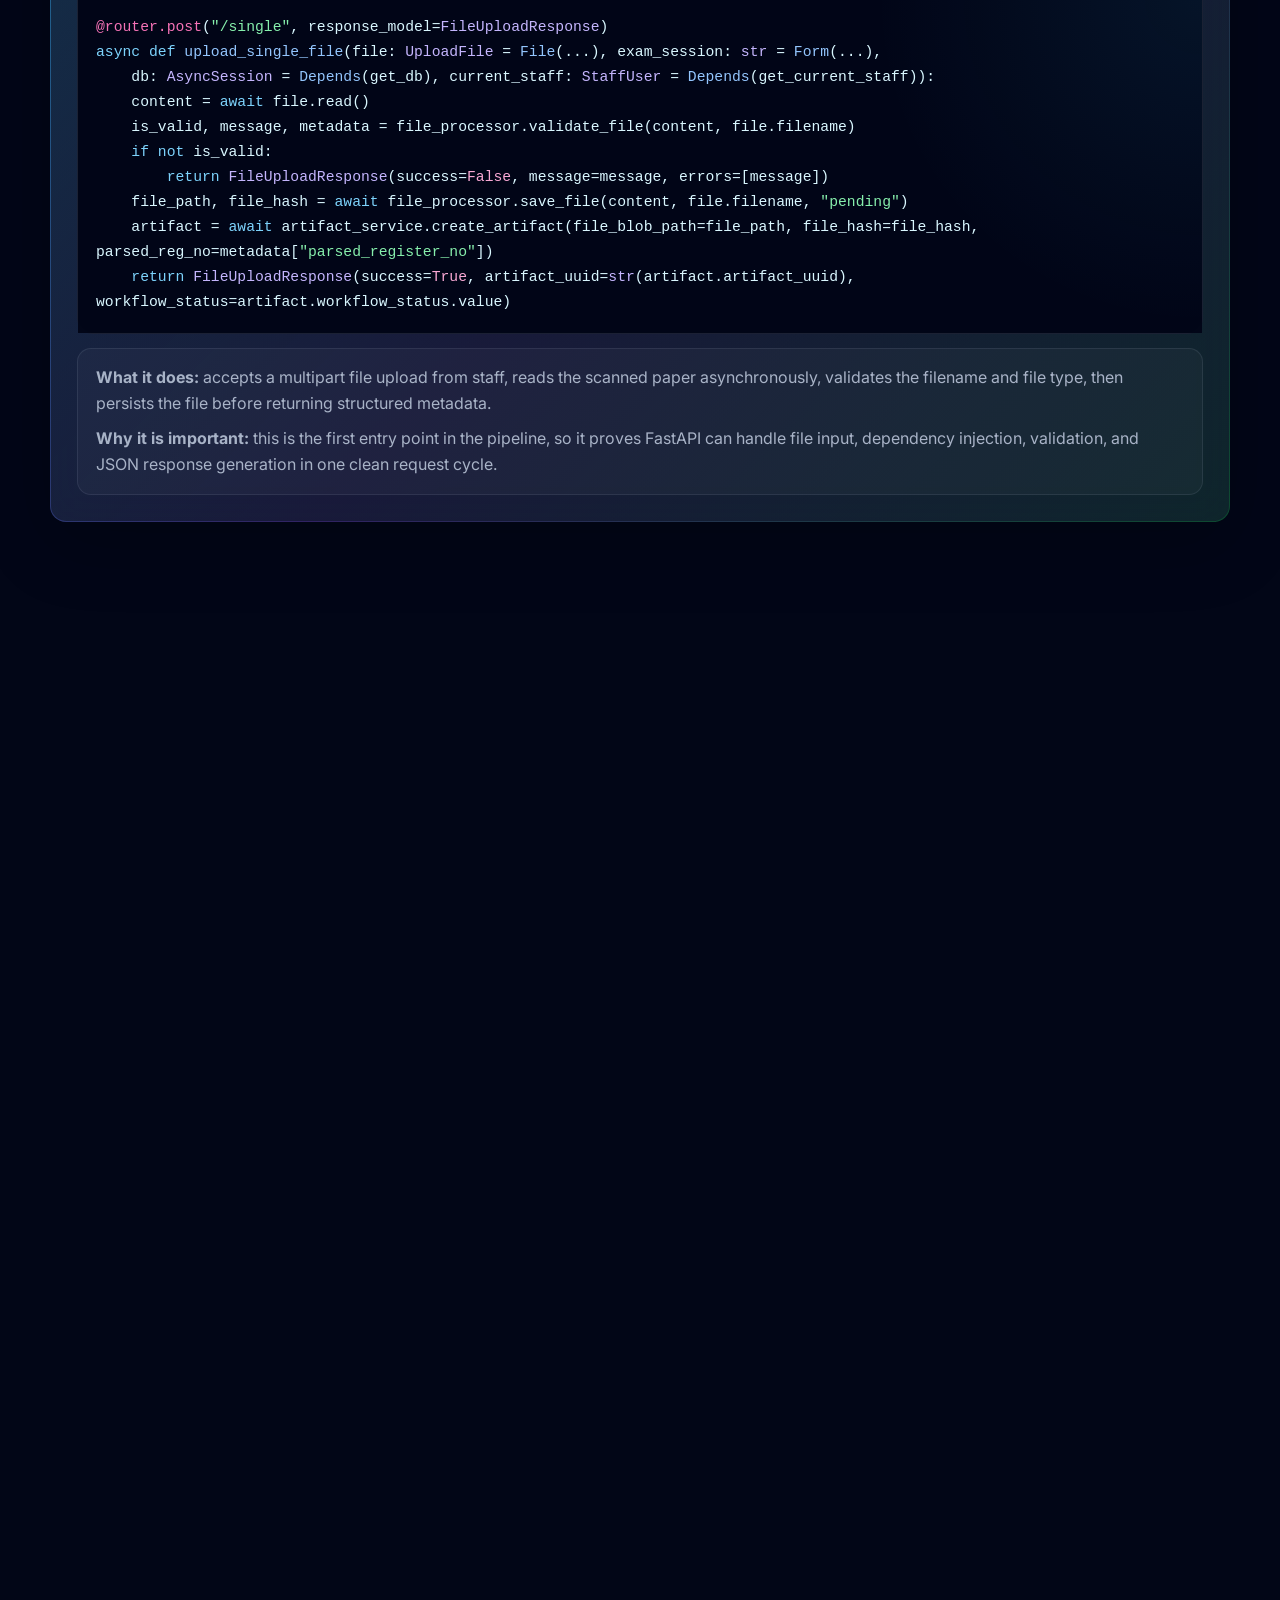
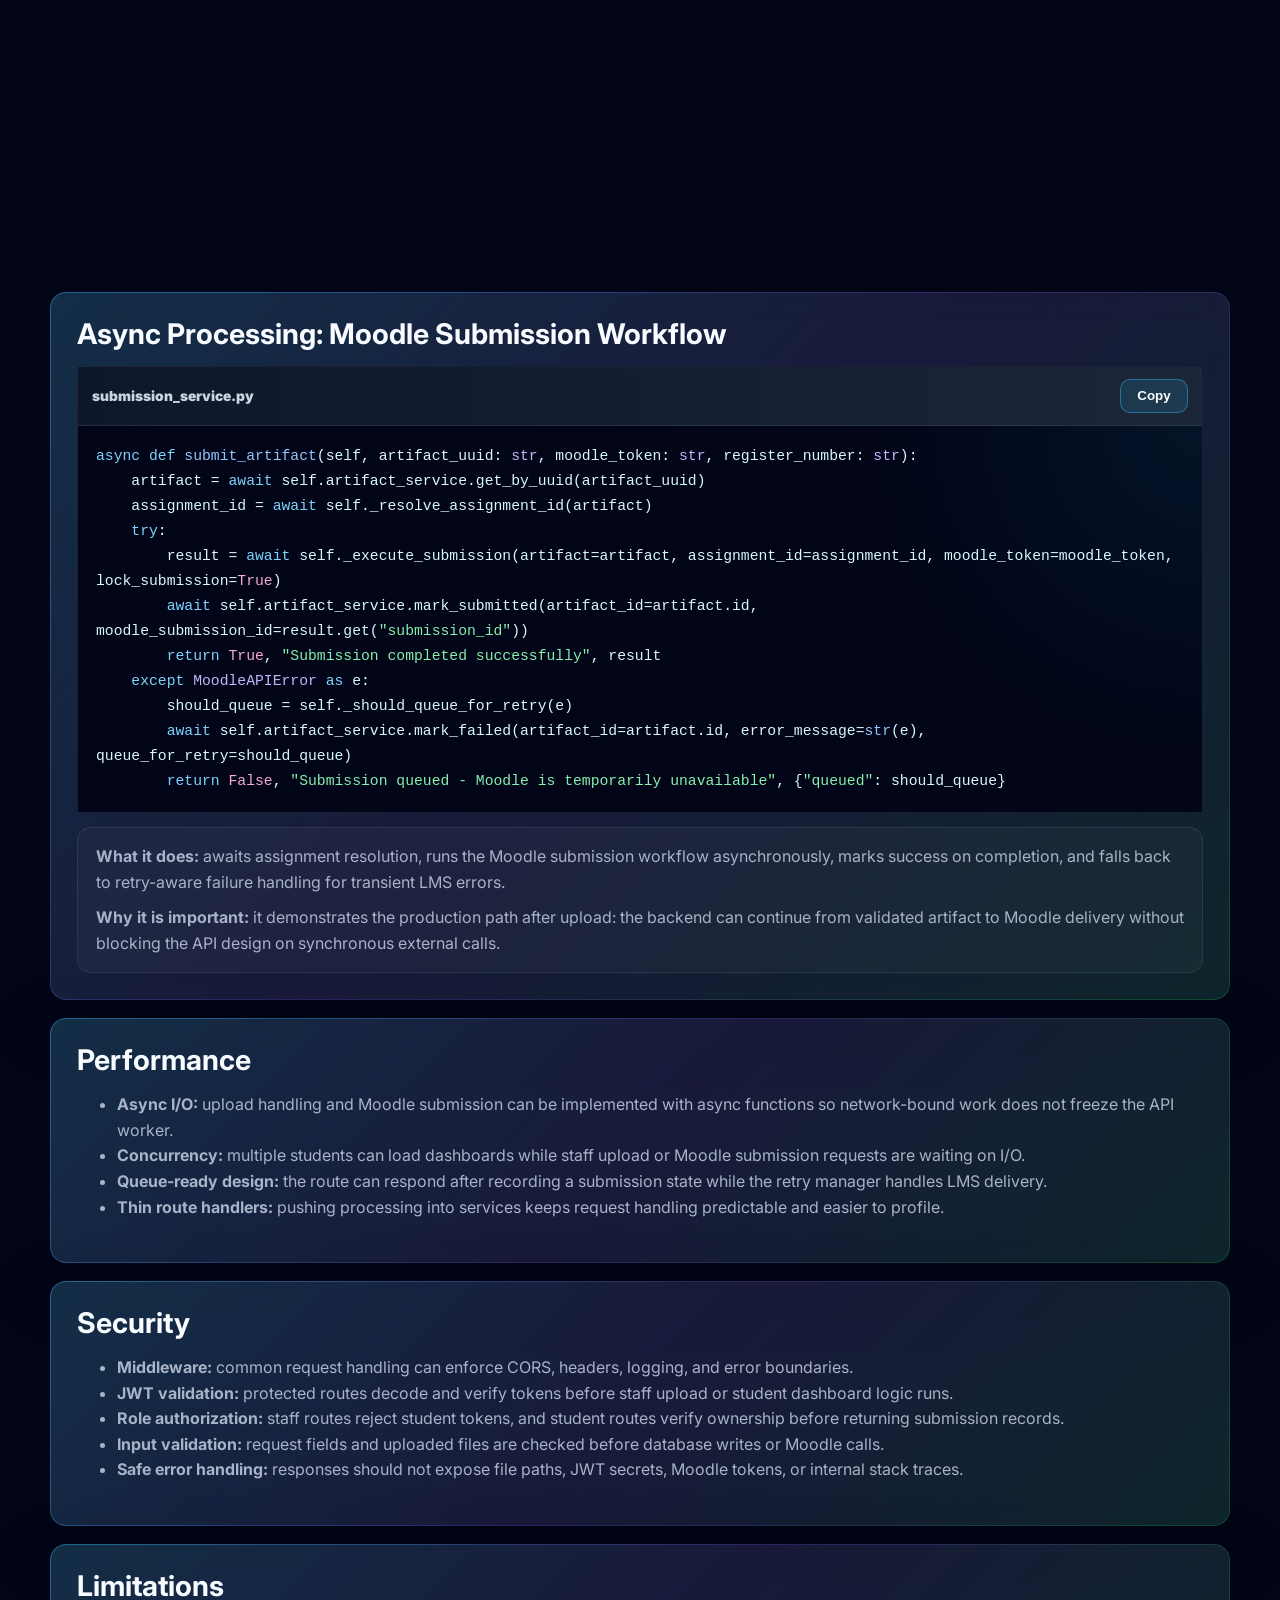
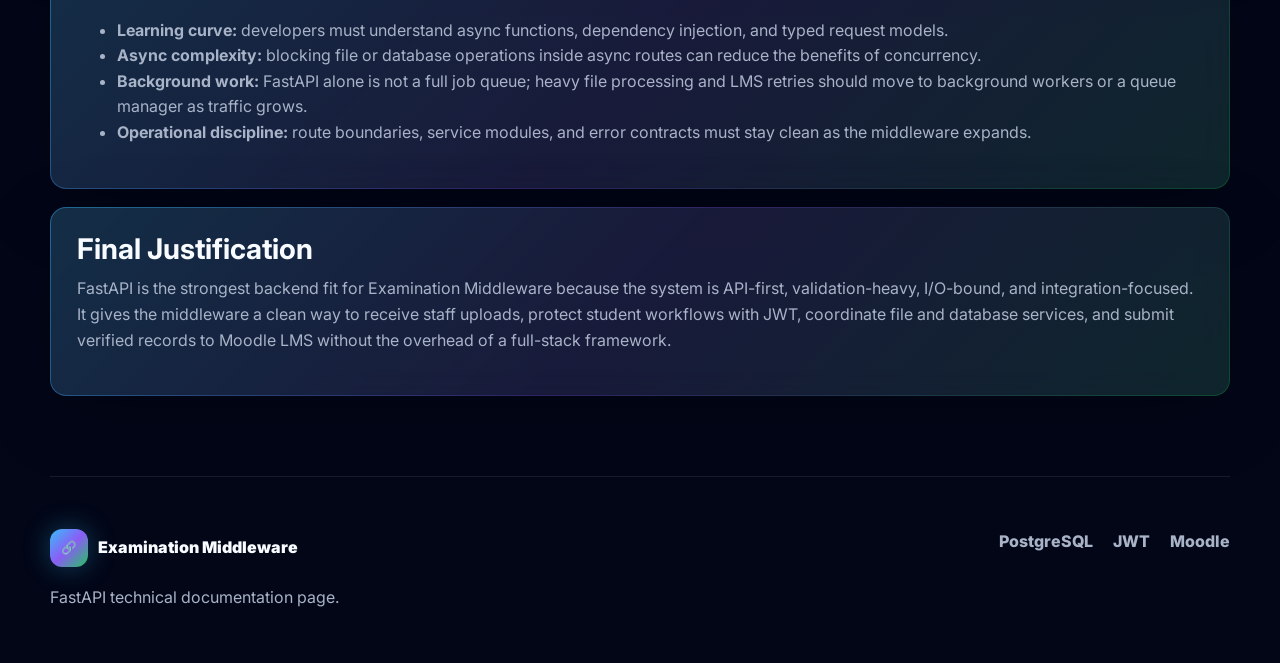
==== commit d4608413: "Updated techstack" ====
--- a/fastapi.html
+++ b/fastapi.html
@@ -3,7 +3,7 @@
 <head>
   <meta charset="UTF-8">
   <meta name="viewport" content="width=device-width, initial-scale=1.0">
-  <title>FastAPI - ExamFlow Nexus</title>
+  <title>FastAPI - Examination Middleware</title>
   <link rel="icon" type="image/svg+xml" href="favicon.svg">
   <link rel="preconnect" href="https://fonts.googleapis.com">
   <link rel="preconnect" href="https://fonts.gstatic.com" crossorigin>
@@ -14,8 +14,9 @@
   <div class="ambient" aria-hidden="true"></div>
   <header class="site-header">
     <nav class="navbar">
-      <a class="brand" href="index.html"><span class="brand-mark">&#128279;</span><span>ExamFlow Nexus</span></a>
-      <div class="nav-menu">
+      <a class="brand" href="index.html"><span class="brand-mark">&#128279;</span><span>Examination Middleware</span></a>
+      <button class="menu-toggle" type="button" aria-expanded="false" aria-controls="nav-menu"><span></span><span></span><span></span><span class="sr-only">Open navigation</span></button>
+      <div class="nav-menu" id="nav-menu">
         <a href="index.html#tech">Tech Stack</a>
         <a href="index.html#architecture">Architecture</a>
         <a class="nav-cta" href="https://exam-app-6r6v.onrender.com/portal/staff" target="_blank" rel="noopener noreferrer">Launch Project</a>
@@ -35,7 +36,7 @@
       <article class="tech-panel reveal">
         <h2>Role In System</h2>
         <ul>
-          <li>FastAPI acts as the core backend engine for ExamFlow Nexus.</li>
+          <li>FastAPI acts as the core backend engine for Examination Middleware.</li>
           <li>It sits between the staff/student portals and the backend services that process files, update the database, and submit data to Moodle LMS.</li>
           <li>It handles API routing for upload, dashboard, and submission endpoints.</li>
           <li>It validates request data before it reaches file processing or LMS integration logic.</li>
@@ -100,7 +101,7 @@
         <ul>
           <li><strong>Async performance:</strong> the system performs I/O-heavy work such as uploads, database access, and Moodle HTTP calls. FastAPI supports async handlers so slow external operations do not block unrelated requests.</li>
           <li><strong>Pydantic validation:</strong> request models and typed dependencies reduce invalid student IDs, malformed payloads, and unsafe submission states before service logic runs.</li>
-          <li><strong>API-first design:</strong> ExamFlow Nexus is a middleware platform, not just a rendered website. FastAPI fits route-driven integration work better than a minimal microframework.</li>
+          <li><strong>API-first design:</strong> Examination Middleware is a middleware platform, not just a rendered website. FastAPI fits route-driven integration work better than a minimal microframework.</li>
           <li><strong>Dependency injection:</strong> authentication, database sessions, and service dependencies can be composed cleanly per endpoint.</li>
         </ul>
       </article>
@@ -277,13 +278,13 @@
 
       <article class="tech-panel reveal">
         <h2>Final Justification</h2>
-        <p>FastAPI is the strongest backend fit for ExamFlow Nexus because the system is API-first, validation-heavy, I/O-bound, and integration-focused. It gives the middleware a clean way to receive staff uploads, protect student workflows with JWT, coordinate file and database services, and submit verified records to Moodle LMS without the overhead of a full-stack framework.</p>
+        <p>FastAPI is the strongest backend fit for Examination Middleware because the system is API-first, validation-heavy, I/O-bound, and integration-focused. It gives the middleware a clean way to receive staff uploads, protect student workflows with JWT, coordinate file and database services, and submit verified records to Moodle LMS without the overhead of a full-stack framework.</p>
       </article>
     </section>
   </main>
 
   <footer class="footer">
-    <div><a class="brand" href="index.html"><span class="brand-mark">&#128279;</span><span>ExamFlow Nexus</span></a><p>FastAPI technical documentation page.</p></div>
+    <div><a class="brand" href="index.html"><span class="brand-mark">&#128279;</span><span>Examination Middleware</span></a><p>FastAPI technical documentation page.</p></div>
     <div class="footer-links"><a href="postgresql.html">PostgreSQL</a><a href="jwt.html">JWT</a><a href="moodle.html">Moodle</a></div>
   </footer>
   <div class="toast"></div>
--- a/style.css
+++ b/style.css
@@ -57,6 +57,7 @@
   backdrop-filter: blur(20px);
 }
 .navbar {
+  position: relative;
   width: min(var(--max), calc(100% - 32px));
   min-height: 76px;
   margin: 0 auto;
@@ -338,46 +339,45 @@
 .screenshot-card:hover img { transform: scale(1.08); }
 .screenshot-card figcaption { padding: 18px 20px; font-weight: 900; }
 
-.tech-page-main { padding-bottom: 80px; }
+.tech-page-hero h1 {
+  font-size: clamp(2.2rem, 5.4vw, 4.4rem);
+}
+.back-link { color: var(--blue); font-weight: 900; }
+.tech-page-main {
+  padding-bottom: 80px;
+  overflow-x: hidden;
+}
 .tech-page-hero {
   width: min(var(--max), calc(100% - 32px));
+  max-width: 100%;
   margin: 0 auto;
   padding: 94px 0 54px;
 }
-.tech-page-hero h1 {
-  font-size: clamp(2.2rem, 5.4vw, 4.4rem);
-}
-.back-link { color: var(--blue); font-weight: 900; }
-.tech-page-grid { width: min(var(--max), calc(100% - 32px)); margin: 0 auto; display: grid; gap: 18px; }
-.fastapi-page {
-  overflow-x: hidden;
-}
-.fastapi-page .tech-page-hero,
-.fastapi-page .tech-page-grid {
+.tech-page-grid {
   width: min(var(--max), calc(100% - 32px));
-  margin-left: auto;
-  margin-right: auto;
-}
-.fastapi-page .tech-page-grid {
+  max-width: 100%;
+  margin: 0 auto;
+  display: grid;
+  gap: 18px;
   justify-items: center;
 }
-.fastapi-page .tech-panel {
+.tech-panel {
   width: 100%;
   max-width: 100%;
   min-width: 0;
 }
-.fastapi-page .backend-architecture,
-.fastapi-page .code-showcase,
-.fastapi-page .snippet,
-.fastapi-page .showcase-flow {
+.backend-architecture,
+.code-showcase,
+.snippet,
+.showcase-flow {
   max-width: 100%;
   margin-left: auto;
   margin-right: auto;
 }
-.fastapi-page .code-showcase,
-.fastapi-page .snippet,
-.fastapi-page .snippet-code,
-.fastapi-page .snippet-code code {
+.code-showcase,
+.snippet,
+.snippet-code,
+.snippet-code code {
   min-width: 0;
 }
 .tech-panel h2 { font-size: clamp(1.22rem, 2.35vw, 1.78rem); }
@@ -884,7 +884,8 @@
   margin-top: 16px;
   border: 1px solid rgba(148, 163, 184, 0.16);
   border-radius: 16px;
-  overflow: hidden;
+  overflow: visible;
+  max-width: 100%;
   background: rgba(2, 6, 23, 0.88);
   box-shadow: inset 0 0 0 1px rgba(255,255,255,0.02);
 }
@@ -899,6 +900,20 @@
   color: #cbd5e1;
   font-size: 0.86rem;
   font-weight: 900;
+  flex-wrap: wrap;
+}
+.code-showcase-top span {
+  min-width: 0;
+  overflow-wrap: anywhere;
+}
+.backend-architecture,
+.db-architecture,
+.jwt-architecture,
+.frontend-system-wrap,
+.deployment-system-wrap,
+.moodle-system-wrap {
+  max-width: 100%;
+  min-width: 0;
 }
 .snippet-code {
   margin: 0;
@@ -913,7 +928,8 @@
   font-family: "SFMono-Regular", Consolas, "Liberation Mono", Menlo, monospace;
   font-size: 0.92rem;
   line-height: 1.7;
-  white-space: pre;
+  white-space: pre-wrap;
+  word-break: break-word;
 }
 .snippet-explainer {
   margin-top: 14px;
@@ -1003,6 +1019,51 @@
   .navbar > .nav-menu:not(#nav-menu) a { padding: 8px; }
   .hero { grid-template-columns: 1fr; min-height: auto; }
   .card-grid, .features-grid, .tech-grid, .screenshot-grid, .workflow-steps { grid-template-columns: repeat(2, minmax(0, 1fr)); }
+  .architecture-wrap,
+  .frontend-system-wrap,
+  .deployment-system-wrap,
+  .moodle-system-wrap,
+  .backend-architecture,
+  .db-architecture,
+  .jwt-architecture {
+    min-width: 0;
+    overflow-x: visible;
+  }
+  .layer-labels {
+    display: grid;
+    grid-template-columns: repeat(2, minmax(0, 1fr));
+    min-width: 0;
+  }
+  .advanced-diagram,
+  .frontend-system-wrap,
+  .deployment-system-wrap,
+  .moodle-system-wrap,
+  .backend-architecture,
+  .db-architecture,
+  .jwt-architecture {
+    grid-template-columns: 1fr;
+    grid-template-rows: auto;
+    gap: 12px;
+  }
+  .advanced-diagram > *,
+  .frontend-system-wrap > *,
+  .deployment-system-wrap > *,
+  .moodle-system-wrap > *,
+  .backend-architecture > *,
+  .db-architecture > *,
+  .jwt-architecture > * {
+    grid-column: 1 !important;
+    grid-row: auto !important;
+  }
+  .advanced-diagram .arrow,
+  .frontend-arrow,
+  .deployment-arrow,
+  .system-arrow,
+  .backend-arrow,
+  .db-arrow,
+  .jwt-arrow {
+    transform: rotate(90deg);
+  }
   .footer { grid-template-columns: 1fr; }
   .footer-links { justify-content: flex-start; }
 }
@@ -1029,13 +1090,19 @@
   .backend-layer-label { margin-top: 10px; }
   .backend-architecture .backend-arrow:not([class*="drop"]) { transform: rotate(90deg); }
   .db-architecture {
+    width: 100%;
+    min-width: 0;
     grid-template-columns: 1fr;
-    grid-template-rows: none;
-    min-width: 0;
+    grid-template-rows: auto;
+    grid-auto-rows: auto;
     overflow-x: visible;
   }
   .db-architecture > * { grid-column: 1 !important; grid-row: auto !important; }
-  .db-box { width: 100%; min-height: 58px; }
+  .db-box,
+  .db-note,
+  .db-fk-note,
+  .db-pipeline-note,
+  .db-arrow { width: 100%; min-width: 0; }
   .db-architecture .db-arrow:not([class*="down"]) { transform: rotate(90deg); }
   .jwt-architecture {
     grid-template-columns: 1fr;
@@ -1068,15 +1135,30 @@
   }
   .deployment-system-wrap > * { grid-column: 1 !important; grid-row: auto !important; }
   .deployment-arrow:not(.deployment-down) { transform: rotate(90deg); }
+  .code-showcase-top { flex-direction: column; align-items: stretch; }
+  .code-showcase-top button { width: 100%; }
+  .showcase-flow { justify-content: center; }
+  .showcase-flow span { min-width: 100px; flex: 1 1 auto; }
+  .snippet-code code { font-size: 0.86rem; }
   .copy-row { grid-template-columns: 1fr auto; }
   .copy-row span { grid-column: 1 / -1; }
 }
 
 @media (max-width: 430px) {
+  .db-architecture { width: 100%; }
+  .db-box,
+  .db-note,
+  .db-fk-note,
+  .db-pipeline-note,
+  .db-arrow { width: 100%; min-width: 0; }
   .navbar, .section, .footer, .tech-page-hero, .tech-page-grid { width: min(var(--max), calc(100% - 24px)); }
-  .fastapi-page .tech-page-hero,
-  .fastapi-page .tech-page-grid { width: min(var(--max), calc(100% - 24px)); }
   h1 { font-size: clamp(2.35rem, 14vw, 3.2rem); }
+  .tech-page-grid { grid-template-columns: 1fr; }
+  .nav-menu { flex-wrap: wrap; gap: 10px; }
+  .code-showcase-top { gap: 10px; }
+  .showcase-flow { gap: 8px; }
+  .showcase-flow span { min-width: 0; }
+  .snippet-code code { font-size: 0.8rem; }
   .copy-row { grid-template-columns: 1fr; }
   .copy-btn { width: 100%; }
 }
